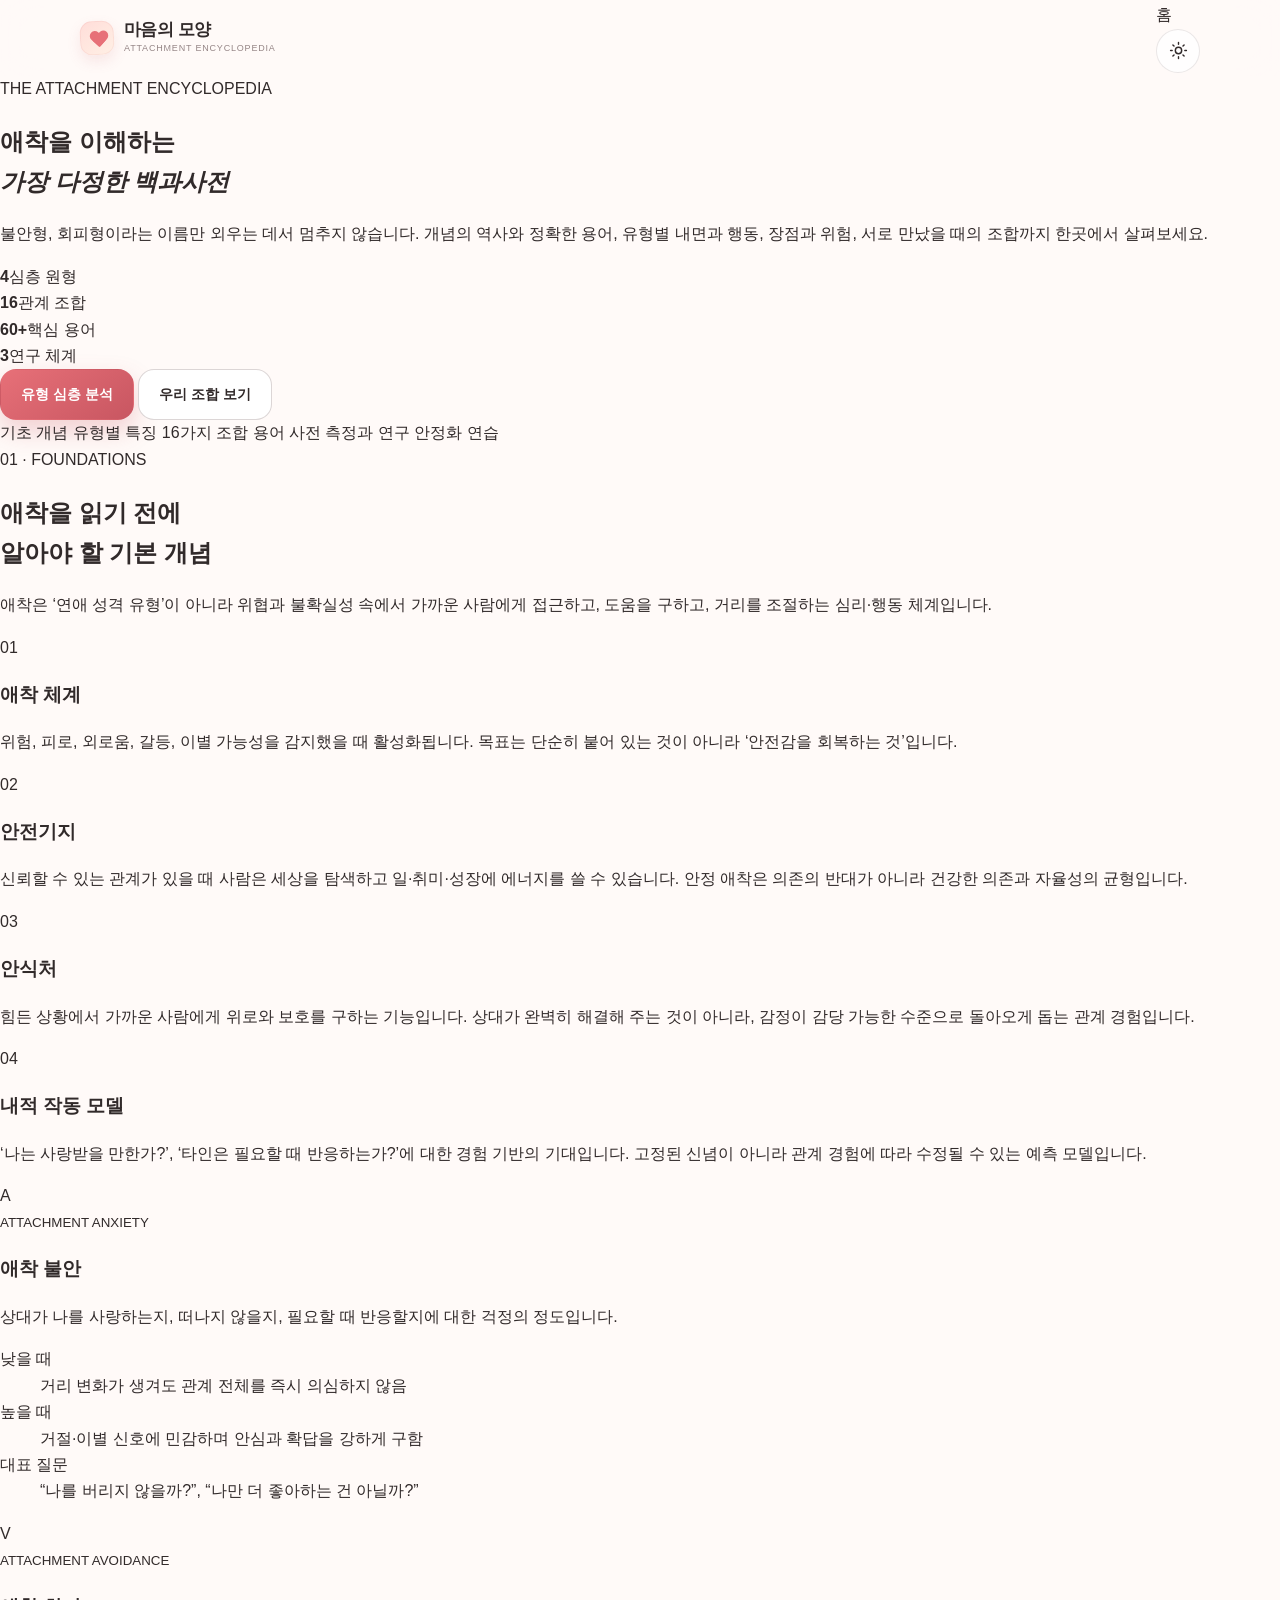
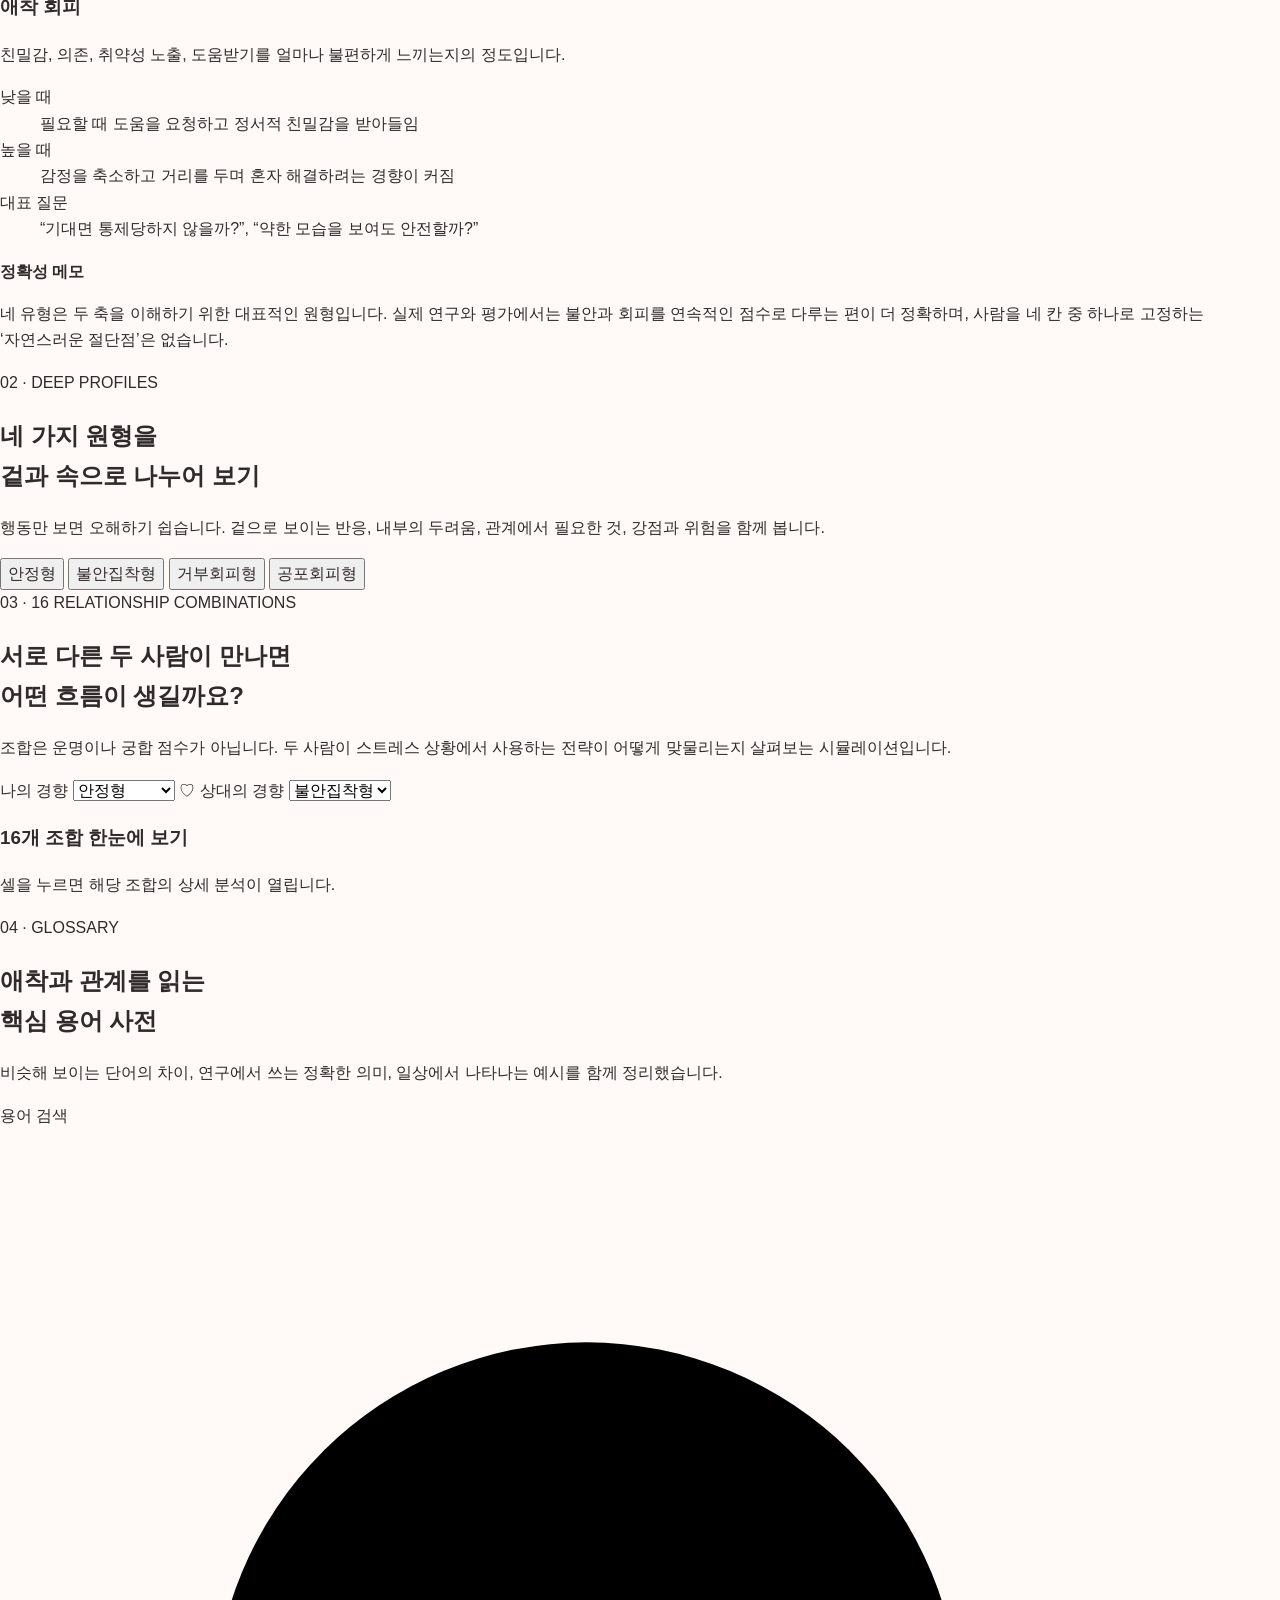
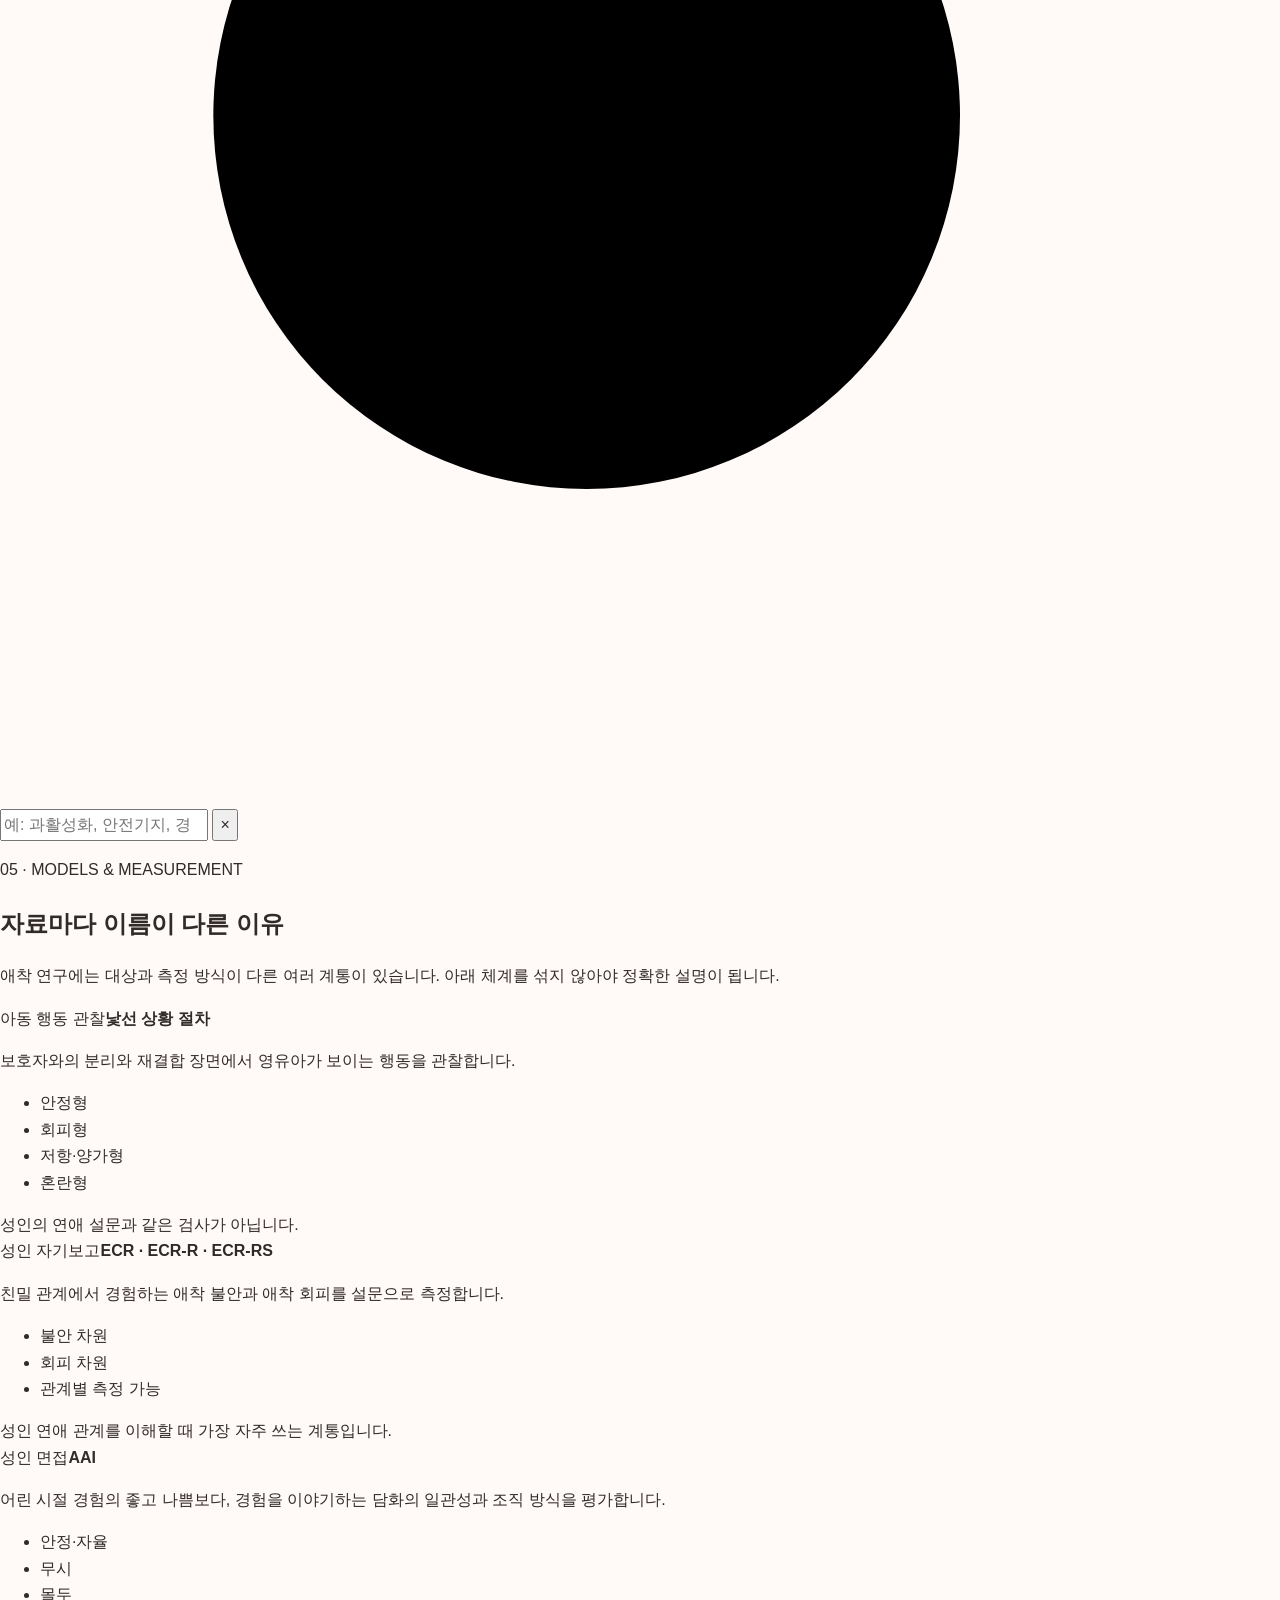
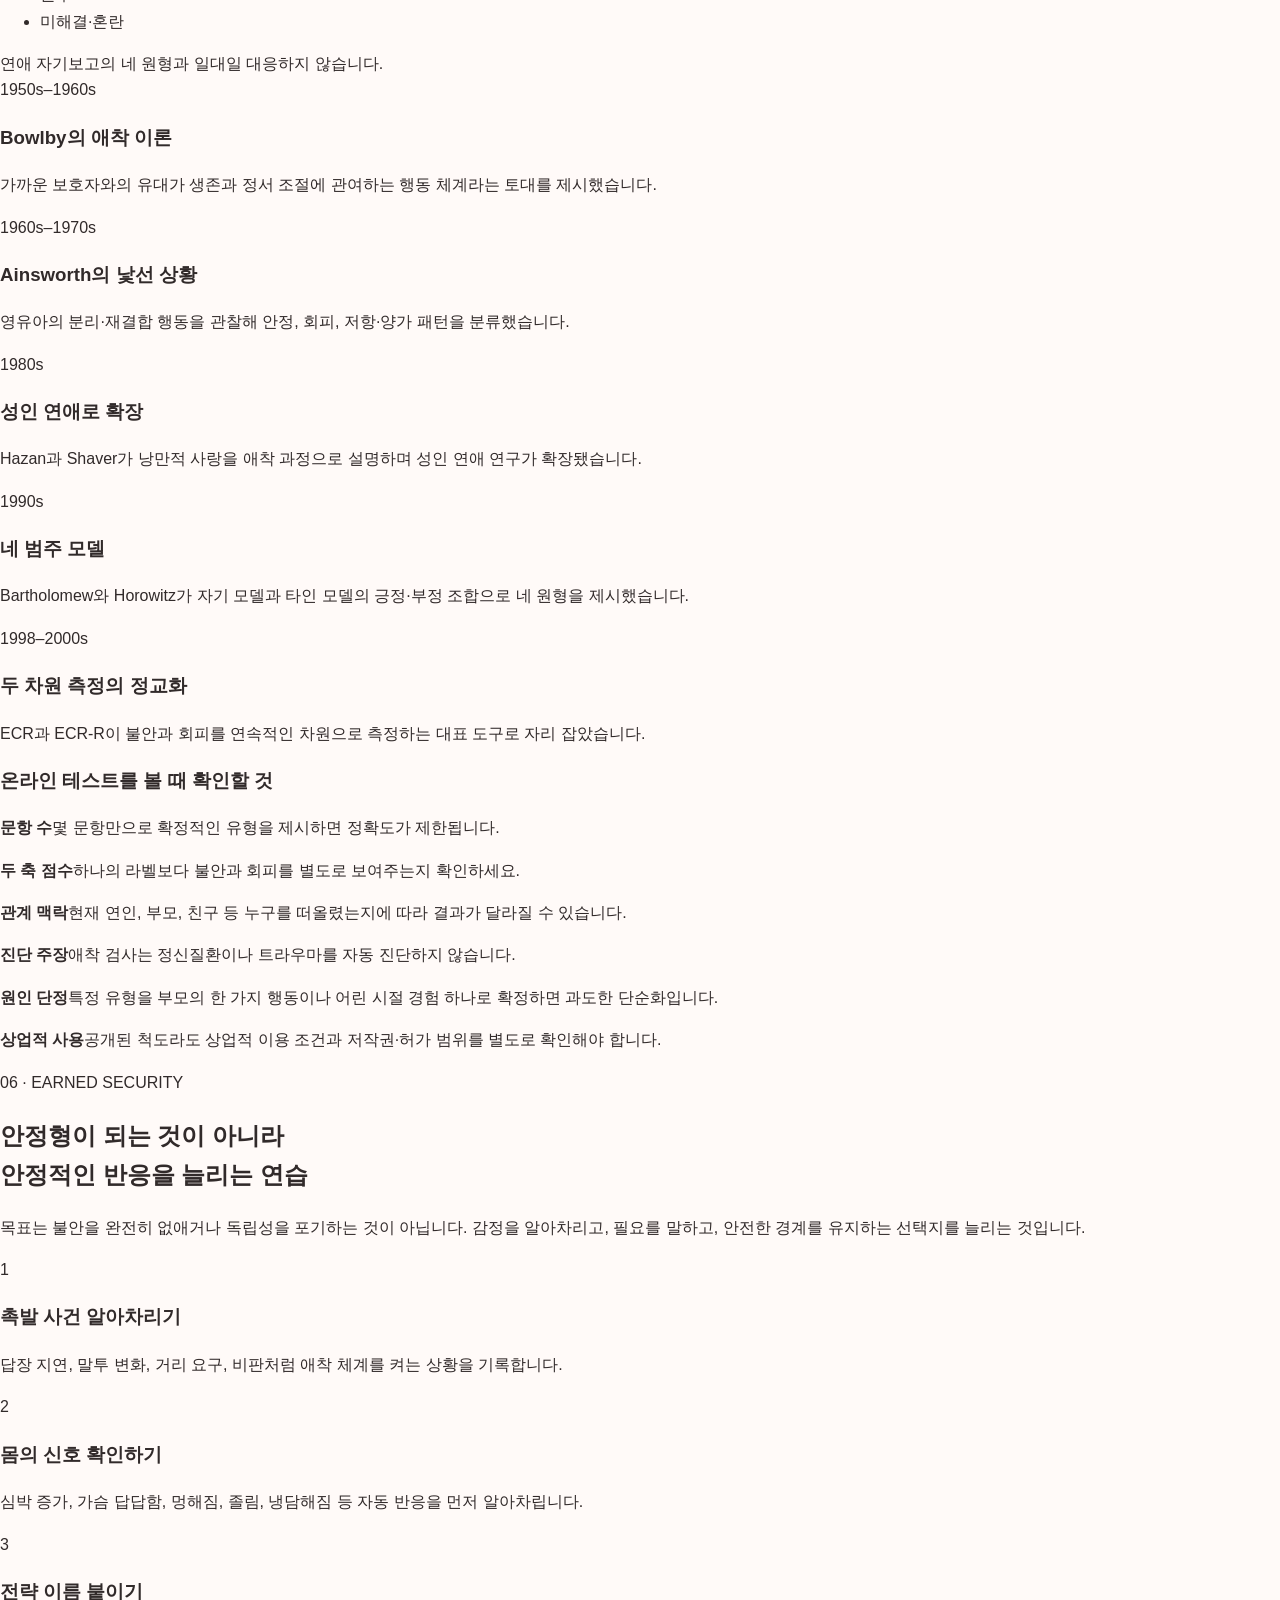
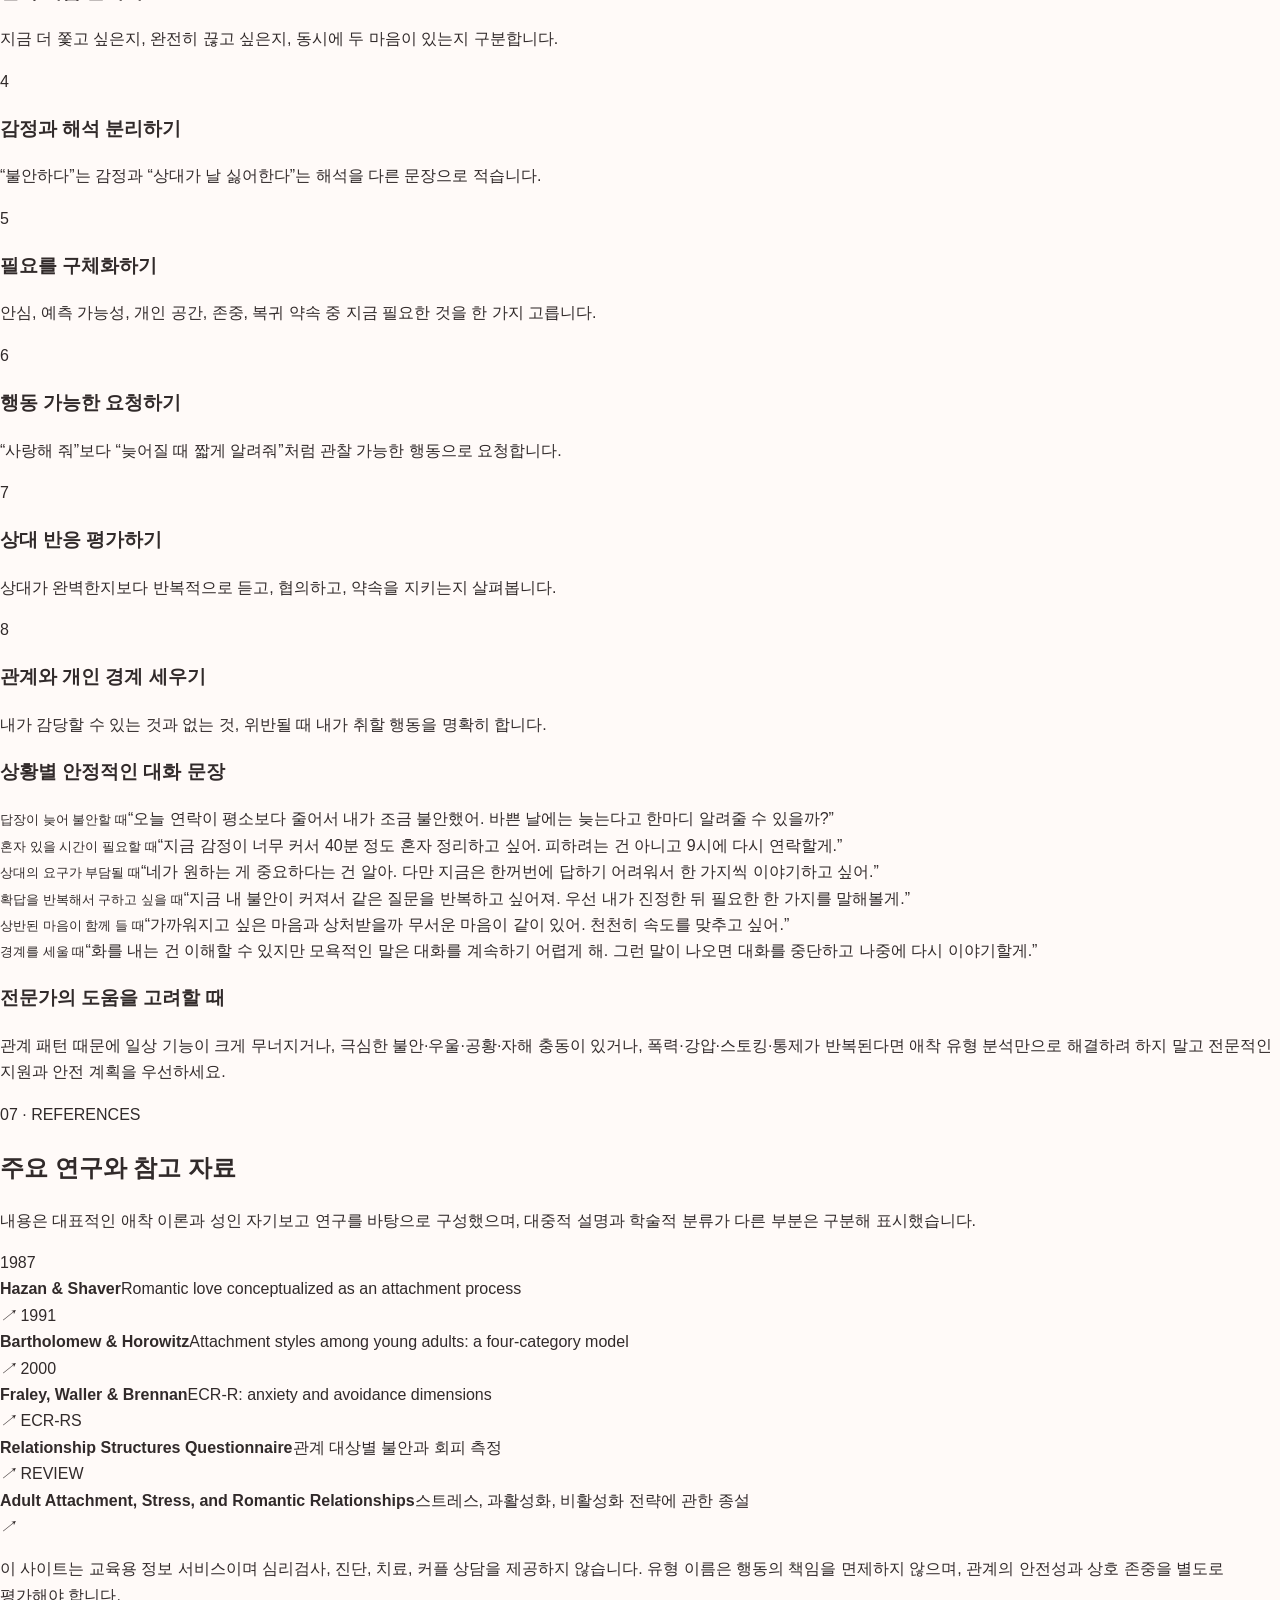
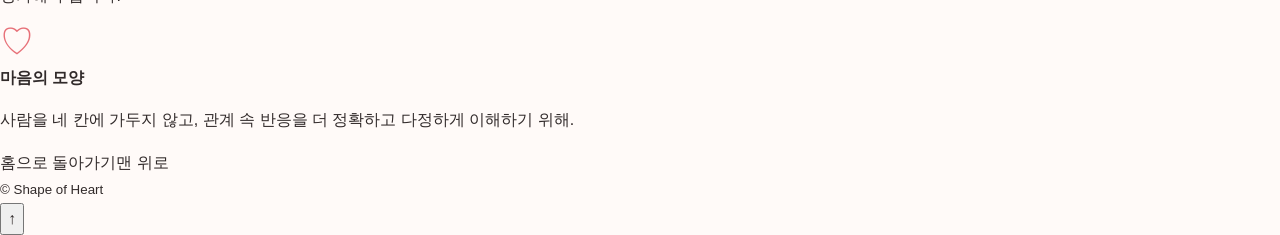
==== encyclopedia.html @ 3d69fd1d "feat: add comprehensive attachment encyclopedia page" ====
<!doctype html>
<html lang="ko">
<head>
  <meta charset="utf-8">
  <meta name="viewport" content="width=device-width, initial-scale=1, viewport-fit=cover">
  <meta name="theme-color" content="#fff8f6">
  <meta name="color-scheme" content="light dark">
  <meta name="description" content="성인 애착의 개념, 유형별 특징, 장단점, 16가지 관계 조합, 용어와 측정 체계를 정리한 마음의 모양 애착 백과사전입니다.">
  <meta name="keywords" content="애착 백과사전, 성인 애착, 불안형, 회피형, 안정형, 공포회피형, 애착 조합, 관계 패턴">
  <meta property="og:type" content="website">
  <meta property="og:title" content="애착 백과사전 · 마음의 모양">
  <meta property="og:description" content="유형을 넘어 개념·특징·강점·위험·16가지 조합까지 깊이 살펴보세요.">
  <meta property="og:url" content="https://kyungminkim11.github.io/shape-of-heart/encyclopedia.html">
  <title>애착 백과사전 · 마음의 모양</title>
  <link rel="icon" href="assets/icon.svg" type="image/svg+xml">
  <link rel="stylesheet" href="styles.css">
  <link rel="stylesheet" href="encyclopedia.css">
  <script>
    try {
      const saved = localStorage.getItem('soh-theme');
      if (saved === 'dark' || (!saved && matchMedia('(prefers-color-scheme: dark)').matches)) document.documentElement.dataset.theme = 'dark';
    } catch (_) {}
  </script>
</head>
<body class="encyclopedia-page">
  <a class="skip-link" href="#main">본문으로 바로가기</a>

  <header class="topbar encyclopedia-topbar" data-elevate>
    <a class="brand" href="./" aria-label="마음의 모양 홈으로 이동">
      <span class="brand-mark" aria-hidden="true"><span></span></span>
      <span class="brand-copy"><strong>마음의 모양</strong><small>Attachment Encyclopedia</small></span>
    </a>
    <div class="header-actions">
      <a class="home-chip" href="./">홈</a>
      <button class="icon-button" id="themeToggle" type="button" aria-label="화면 테마 변경" aria-pressed="false">
        <svg class="sun-icon" viewBox="0 0 24 24" aria-hidden="true"><circle cx="12" cy="12" r="4"/><path d="M12 2v2M12 20v2M4.93 4.93l1.42 1.42M17.66 17.66l1.41 1.41M2 12h2M20 12h2M4.93 19.07l1.42-1.42M17.66 6.34l1.41-1.41"/></svg>
        <svg class="moon-icon" viewBox="0 0 24 24" aria-hidden="true"><path d="M20.5 14.2A8.5 8.5 0 0 1 9.8 3.5a8.5 8.5 0 1 0 10.7 10.7Z"/></svg>
      </button>
    </div>
  </header>

  <main id="main">
    <section class="encyclopedia-hero">
      <div class="encyclopedia-hero-inner">
        <span class="encyclopedia-badge">THE ATTACHMENT ENCYCLOPEDIA</span>
        <h1>애착을 이해하는<br><em>가장 다정한 백과사전</em></h1>
        <p>불안형, 회피형이라는 이름만 외우는 데서 멈추지 않습니다. 개념의 역사와 정확한 용어, 유형별 내면과 행동, 장점과 위험, 서로 만났을 때의 조합까지 한곳에서 살펴보세요.</p>
        <div class="encyclopedia-stats" aria-label="백과사전 구성">
          <div><b>4</b><span>심층 원형</span></div>
          <div><b>16</b><span>관계 조합</span></div>
          <div><b>60+</b><span>핵심 용어</span></div>
          <div><b>3</b><span>연구 체계</span></div>
        </div>
        <div class="hero-jump-actions">
          <a class="button button-primary" href="#profiles">유형 심층 분석</a>
          <a class="button button-ghost" href="#pairings">우리 조합 보기</a>
        </div>
      </div>
    </section>

    <nav class="encyclopedia-nav" aria-label="백과사전 목차">
      <div class="encyclopedia-nav-scroll">
        <a href="#foundations">기초 개념</a>
        <a href="#profiles">유형별 특징</a>
        <a href="#pairings">16가지 조합</a>
        <a href="#glossary">용어 사전</a>
        <a href="#measurement">측정과 연구</a>
        <a href="#growth">안정화 연습</a>
      </div>
    </nav>

    <section class="ency-section" id="foundations">
      <div class="ency-heading">
        <span>01 · FOUNDATIONS</span>
        <h2>애착을 읽기 전에<br>알아야 할 기본 개념</h2>
        <p>애착은 ‘연애 성격 유형’이 아니라 위협과 불확실성 속에서 가까운 사람에게 접근하고, 도움을 구하고, 거리를 조절하는 심리·행동 체계입니다.</p>
      </div>

      <div class="foundation-grid">
        <article class="foundation-card">
          <span class="foundation-number">01</span>
          <h3>애착 체계</h3>
          <p>위험, 피로, 외로움, 갈등, 이별 가능성을 감지했을 때 활성화됩니다. 목표는 단순히 붙어 있는 것이 아니라 ‘안전감을 회복하는 것’입니다.</p>
        </article>
        <article class="foundation-card">
          <span class="foundation-number">02</span>
          <h3>안전기지</h3>
          <p>신뢰할 수 있는 관계가 있을 때 사람은 세상을 탐색하고 일·취미·성장에 에너지를 쓸 수 있습니다. 안정 애착은 의존의 반대가 아니라 건강한 의존과 자율성의 균형입니다.</p>
        </article>
        <article class="foundation-card">
          <span class="foundation-number">03</span>
          <h3>안식처</h3>
          <p>힘든 상황에서 가까운 사람에게 위로와 보호를 구하는 기능입니다. 상대가 완벽히 해결해 주는 것이 아니라, 감정이 감당 가능한 수준으로 돌아오게 돕는 관계 경험입니다.</p>
        </article>
        <article class="foundation-card">
          <span class="foundation-number">04</span>
          <h3>내적 작동 모델</h3>
          <p>‘나는 사랑받을 만한가?’, ‘타인은 필요할 때 반응하는가?’에 대한 경험 기반의 기대입니다. 고정된 신념이 아니라 관계 경험에 따라 수정될 수 있는 예측 모델입니다.</p>
        </article>
      </div>

      <div class="dimensions-deep">
        <article class="dimension-deep-card anxiety-card">
          <div class="dimension-icon">A</div>
          <div>
            <small>ATTACHMENT ANXIETY</small>
            <h3>애착 불안</h3>
            <p>상대가 나를 사랑하는지, 떠나지 않을지, 필요할 때 반응할지에 대한 걱정의 정도입니다.</p>
          </div>
          <dl>
            <div><dt>낮을 때</dt><dd>거리 변화가 생겨도 관계 전체를 즉시 의심하지 않음</dd></div>
            <div><dt>높을 때</dt><dd>거절·이별 신호에 민감하며 안심과 확답을 강하게 구함</dd></div>
            <div><dt>대표 질문</dt><dd>“나를 버리지 않을까?”, “나만 더 좋아하는 건 아닐까?”</dd></div>
          </dl>
        </article>
        <article class="dimension-deep-card avoidance-card">
          <div class="dimension-icon">V</div>
          <div>
            <small>ATTACHMENT AVOIDANCE</small>
            <h3>애착 회피</h3>
            <p>친밀감, 의존, 취약성 노출, 도움받기를 얼마나 불편하게 느끼는지의 정도입니다.</p>
          </div>
          <dl>
            <div><dt>낮을 때</dt><dd>필요할 때 도움을 요청하고 정서적 친밀감을 받아들임</dd></div>
            <div><dt>높을 때</dt><dd>감정을 축소하고 거리를 두며 혼자 해결하려는 경향이 커짐</dd></div>
            <div><dt>대표 질문</dt><dd>“기대면 통제당하지 않을까?”, “약한 모습을 보여도 안전할까?”</dd></div>
          </dl>
        </article>
      </div>

      <aside class="precision-note">
        <b>정확성 메모</b>
        <p>네 유형은 두 축을 이해하기 위한 대표적인 원형입니다. 실제 연구와 평가에서는 불안과 회피를 연속적인 점수로 다루는 편이 더 정확하며, 사람을 네 칸 중 하나로 고정하는 ‘자연스러운 절단점’은 없습니다.</p>
      </aside>
    </section>

    <section class="ency-section profiles-section" id="profiles">
      <div class="ency-heading">
        <span>02 · DEEP PROFILES</span>
        <h2>네 가지 원형을<br>겉과 속으로 나누어 보기</h2>
        <p>행동만 보면 오해하기 쉽습니다. 겉으로 보이는 반응, 내부의 두려움, 관계에서 필요한 것, 강점과 위험을 함께 봅니다.</p>
      </div>

      <div class="profile-tabs" role="tablist" aria-label="애착 유형 선택">
        <button type="button" role="tab" aria-selected="true" data-profile-tab="secure">안정형</button>
        <button type="button" role="tab" aria-selected="false" data-profile-tab="anxious">불안집착형</button>
        <button type="button" role="tab" aria-selected="false" data-profile-tab="dismissive">거부회피형</button>
        <button type="button" role="tab" aria-selected="false" data-profile-tab="fearful">공포회피형</button>
      </div>
      <div id="profilePanel" class="profile-panel" role="tabpanel" aria-live="polite"></div>
    </section>

    <section class="ency-section pairings-section" id="pairings">
      <div class="ency-heading">
        <span>03 · 16 RELATIONSHIP COMBINATIONS</span>
        <h2>서로 다른 두 사람이 만나면<br>어떤 흐름이 생길까요?</h2>
        <p>조합은 운명이나 궁합 점수가 아닙니다. 두 사람이 스트레스 상황에서 사용하는 전략이 어떻게 맞물리는지 살펴보는 시뮬레이션입니다.</p>
      </div>

      <div class="pairing-picker">
        <label>
          <span>나의 경향</span>
          <select id="myType">
            <option value="secure">안정형</option>
            <option value="anxious">불안집착형</option>
            <option value="dismissive">거부회피형</option>
            <option value="fearful">공포회피형</option>
          </select>
        </label>
        <span class="pair-heart" aria-hidden="true">♡</span>
        <label>
          <span>상대의 경향</span>
          <select id="partnerType">
            <option value="secure">안정형</option>
            <option value="anxious" selected>불안집착형</option>
            <option value="dismissive">거부회피형</option>
            <option value="fearful">공포회피형</option>
          </select>
        </label>
      </div>
      <div id="pairingResult" class="pairing-result" aria-live="polite"></div>

      <div class="pairing-matrix-wrap">
        <div class="pairing-matrix-heading">
          <h3>16개 조합 한눈에 보기</h3>
          <p>셀을 누르면 해당 조합의 상세 분석이 열립니다.</p>
        </div>
        <div id="pairingMatrix" class="pairing-matrix" aria-label="애착 유형 조합표"></div>
      </div>
    </section>

    <section class="ency-section glossary-section" id="glossary">
      <div class="ency-heading">
        <span>04 · GLOSSARY</span>
        <h2>애착과 관계를 읽는<br>핵심 용어 사전</h2>
        <p>비슷해 보이는 단어의 차이, 연구에서 쓰는 정확한 의미, 일상에서 나타나는 예시를 함께 정리했습니다.</p>
      </div>

      <div class="glossary-tools">
        <label class="glossary-search">
          <span class="sr-only">용어 검색</span>
          <svg viewBox="0 0 24 24" aria-hidden="true"><circle cx="11" cy="11" r="7"/><path d="m16 16 5 5"/></svg>
          <input id="glossarySearch" type="search" placeholder="예: 과활성화, 안전기지, 경계…" autocomplete="off">
          <button id="clearSearch" type="button" aria-label="검색어 지우기">×</button>
        </label>
        <div class="glossary-filters" id="glossaryFilters" aria-label="용어 범주 필터"></div>
      </div>
      <p class="glossary-count" id="glossaryCount" aria-live="polite"></p>
      <div id="glossaryList" class="glossary-list"></div>
      <div id="glossaryEmpty" class="glossary-empty" hidden>
        <span>⌕</span><h3>일치하는 용어가 없습니다</h3><p>다른 단어나 더 짧은 검색어로 찾아보세요.</p>
      </div>
    </section>

    <section class="ency-section measurement-section" id="measurement">
      <div class="ency-heading">
        <span>05 · MODELS & MEASUREMENT</span>
        <h2>자료마다 이름이 다른 이유</h2>
        <p>애착 연구에는 대상과 측정 방식이 다른 여러 계통이 있습니다. 아래 체계를 섞지 않아야 정확한 설명이 됩니다.</p>
      </div>

      <div class="model-comparison">
        <article>
          <div class="model-top"><span>아동 행동 관찰</span><b>낯선 상황 절차</b></div>
          <p>보호자와의 분리와 재결합 장면에서 영유아가 보이는 행동을 관찰합니다.</p>
          <ul><li>안정형</li><li>회피형</li><li>저항·양가형</li><li>혼란형</li></ul>
          <aside>성인의 연애 설문과 같은 검사가 아닙니다.</aside>
        </article>
        <article>
          <div class="model-top"><span>성인 자기보고</span><b>ECR · ECR-R · ECR-RS</b></div>
          <p>친밀 관계에서 경험하는 애착 불안과 애착 회피를 설문으로 측정합니다.</p>
          <ul><li>불안 차원</li><li>회피 차원</li><li>관계별 측정 가능</li></ul>
          <aside>성인 연애 관계를 이해할 때 가장 자주 쓰는 계통입니다.</aside>
        </article>
        <article>
          <div class="model-top"><span>성인 면접</span><b>AAI</b></div>
          <p>어린 시절 경험의 좋고 나쁨보다, 경험을 이야기하는 담화의 일관성과 조직 방식을 평가합니다.</p>
          <ul><li>안정·자율</li><li>무시</li><li>몰두</li><li>미해결·혼란</li></ul>
          <aside>연애 자기보고의 네 원형과 일대일 대응하지 않습니다.</aside>
        </article>
      </div>

      <div class="history-timeline">
        <article><time>1950s–1960s</time><h3>Bowlby의 애착 이론</h3><p>가까운 보호자와의 유대가 생존과 정서 조절에 관여하는 행동 체계라는 토대를 제시했습니다.</p></article>
        <article><time>1960s–1970s</time><h3>Ainsworth의 낯선 상황</h3><p>영유아의 분리·재결합 행동을 관찰해 안정, 회피, 저항·양가 패턴을 분류했습니다.</p></article>
        <article><time>1980s</time><h3>성인 연애로 확장</h3><p>Hazan과 Shaver가 낭만적 사랑을 애착 과정으로 설명하며 성인 연애 연구가 확장됐습니다.</p></article>
        <article><time>1990s</time><h3>네 범주 모델</h3><p>Bartholomew와 Horowitz가 자기 모델과 타인 모델의 긍정·부정 조합으로 네 원형을 제시했습니다.</p></article>
        <article><time>1998–2000s</time><h3>두 차원 측정의 정교화</h3><p>ECR과 ECR-R이 불안과 회피를 연속적인 차원으로 측정하는 대표 도구로 자리 잡았습니다.</p></article>
      </div>

      <div class="measurement-cautions">
        <h3>온라인 테스트를 볼 때 확인할 것</h3>
        <div class="caution-grid">
          <p><b>문항 수</b><span>몇 문항만으로 확정적인 유형을 제시하면 정확도가 제한됩니다.</span></p>
          <p><b>두 축 점수</b><span>하나의 라벨보다 불안과 회피를 별도로 보여주는지 확인하세요.</span></p>
          <p><b>관계 맥락</b><span>현재 연인, 부모, 친구 등 누구를 떠올렸는지에 따라 결과가 달라질 수 있습니다.</span></p>
          <p><b>진단 주장</b><span>애착 검사는 정신질환이나 트라우마를 자동 진단하지 않습니다.</span></p>
          <p><b>원인 단정</b><span>특정 유형을 부모의 한 가지 행동이나 어린 시절 경험 하나로 확정하면 과도한 단순화입니다.</span></p>
          <p><b>상업적 사용</b><span>공개된 척도라도 상업적 이용 조건과 저작권·허가 범위를 별도로 확인해야 합니다.</span></p>
        </div>
      </div>
    </section>

    <section class="ency-section growth-section" id="growth">
      <div class="ency-heading">
        <span>06 · EARNED SECURITY</span>
        <h2>안정형이 되는 것이 아니라<br>안정적인 반응을 늘리는 연습</h2>
        <p>목표는 불안을 완전히 없애거나 독립성을 포기하는 것이 아닙니다. 감정을 알아차리고, 필요를 말하고, 안전한 경계를 유지하는 선택지를 늘리는 것입니다.</p>
      </div>

      <div class="growth-path">
        <article><span>1</span><h3>촉발 사건 알아차리기</h3><p>답장 지연, 말투 변화, 거리 요구, 비판처럼 애착 체계를 켜는 상황을 기록합니다.</p></article>
        <article><span>2</span><h3>몸의 신호 확인하기</h3><p>심박 증가, 가슴 답답함, 멍해짐, 졸림, 냉담해짐 등 자동 반응을 먼저 알아차립니다.</p></article>
        <article><span>3</span><h3>전략 이름 붙이기</h3><p>지금 더 쫓고 싶은지, 완전히 끊고 싶은지, 동시에 두 마음이 있는지 구분합니다.</p></article>
        <article><span>4</span><h3>감정과 해석 분리하기</h3><p>“불안하다”는 감정과 “상대가 날 싫어한다”는 해석을 다른 문장으로 적습니다.</p></article>
        <article><span>5</span><h3>필요를 구체화하기</h3><p>안심, 예측 가능성, 개인 공간, 존중, 복귀 약속 중 지금 필요한 것을 한 가지 고릅니다.</p></article>
        <article><span>6</span><h3>행동 가능한 요청하기</h3><p>“사랑해 줘”보다 “늦어질 때 짧게 알려줘”처럼 관찰 가능한 행동으로 요청합니다.</p></article>
        <article><span>7</span><h3>상대 반응 평가하기</h3><p>상대가 완벽한지보다 반복적으로 듣고, 협의하고, 약속을 지키는지 살펴봅니다.</p></article>
        <article><span>8</span><h3>관계와 개인 경계 세우기</h3><p>내가 감당할 수 있는 것과 없는 것, 위반될 때 내가 취할 행동을 명확히 합니다.</p></article>
      </div>

      <div class="scripts-library">
        <h3>상황별 안정적인 대화 문장</h3>
        <div class="script-grid">
          <article><small>답장이 늦어 불안할 때</small><q>오늘 연락이 평소보다 줄어서 내가 조금 불안했어. 바쁜 날에는 늦는다고 한마디 알려줄 수 있을까?</q></article>
          <article><small>혼자 있을 시간이 필요할 때</small><q>지금 감정이 너무 커서 40분 정도 혼자 정리하고 싶어. 피하려는 건 아니고 9시에 다시 연락할게.</q></article>
          <article><small>상대의 요구가 부담될 때</small><q>네가 원하는 게 중요하다는 건 알아. 다만 지금은 한꺼번에 답하기 어려워서 한 가지씩 이야기하고 싶어.</q></article>
          <article><small>확답을 반복해서 구하고 싶을 때</small><q>지금 내 불안이 커져서 같은 질문을 반복하고 싶어져. 우선 내가 진정한 뒤 필요한 한 가지를 말해볼게.</q></article>
          <article><small>상반된 마음이 함께 들 때</small><q>가까워지고 싶은 마음과 상처받을까 무서운 마음이 같이 있어. 천천히 속도를 맞추고 싶어.</q></article>
          <article><small>경계를 세울 때</small><q>화를 내는 건 이해할 수 있지만 모욕적인 말은 대화를 계속하기 어렵게 해. 그런 말이 나오면 대화를 중단하고 나중에 다시 이야기할게.</q></article>
        </div>
      </div>

      <aside class="support-note">
        <h3>전문가의 도움을 고려할 때</h3>
        <p>관계 패턴 때문에 일상 기능이 크게 무너지거나, 극심한 불안·우울·공황·자해 충동이 있거나, 폭력·강압·스토킹·통제가 반복된다면 애착 유형 분석만으로 해결하려 하지 말고 전문적인 지원과 안전 계획을 우선하세요.</p>
      </aside>
    </section>

    <section class="ency-section research-section" id="research">
      <div class="ency-heading">
        <span>07 · REFERENCES</span>
        <h2>주요 연구와 참고 자료</h2>
        <p>내용은 대표적인 애착 이론과 성인 자기보고 연구를 바탕으로 구성했으며, 대중적 설명과 학술적 분류가 다른 부분은 구분해 표시했습니다.</p>
      </div>
      <div class="research-list">
        <a href="https://pubmed.ncbi.nlm.nih.gov/3572722/" target="_blank" rel="noopener noreferrer"><time>1987</time><div><b>Hazan & Shaver</b><span>Romantic love conceptualized as an attachment process</span></div><i>↗</i></a>
        <a href="https://pubmed.ncbi.nlm.nih.gov/1920064/" target="_blank" rel="noopener noreferrer"><time>1991</time><div><b>Bartholomew & Horowitz</b><span>Attachment styles among young adults: a four-category model</span></div><i>↗</i></a>
        <a href="https://labs.psychology.illinois.edu/~rcfraley/measures/ecrr.htm" target="_blank" rel="noopener noreferrer"><time>2000</time><div><b>Fraley, Waller & Brennan</b><span>ECR-R: anxiety and avoidance dimensions</span></div><i>↗</i></a>
        <a href="https://labs.psychology.illinois.edu/~rcfraley/measures/relstructures.htm" target="_blank" rel="noopener noreferrer"><time>ECR-RS</time><div><b>Relationship Structures Questionnaire</b><span>관계 대상별 불안과 회피 측정</span></div><i>↗</i></a>
        <a href="https://pmc.ncbi.nlm.nih.gov/articles/PMC4845754/" target="_blank" rel="noopener noreferrer"><time>REVIEW</time><div><b>Adult Attachment, Stress, and Romantic Relationships</b><span>스트레스, 과활성화, 비활성화 전략에 관한 종설</span></div><i>↗</i></a>
      </div>
      <p class="research-disclaimer">이 사이트는 교육용 정보 서비스이며 심리검사, 진단, 치료, 커플 상담을 제공하지 않습니다. 유형 이름은 행동의 책임을 면제하지 않으며, 관계의 안전성과 상호 존중을 별도로 평가해야 합니다.</p>
    </section>
  </main>

  <footer class="ency-footer">
    <div class="footer-heart" aria-hidden="true">♡</div>
    <strong>마음의 모양</strong>
    <p>사람을 네 칸에 가두지 않고, 관계 속 반응을 더 정확하고 다정하게 이해하기 위해.</p>
    <div><a href="./">홈으로 돌아가기</a><a href="#main">맨 위로</a></div>
    <small>© <span id="currentYear"></span> Shape of Heart</small>
  </footer>

  <button class="back-to-top" id="backToTop" type="button" aria-label="맨 위로 이동">↑</button>
  <div class="toast" id="toast" role="status" aria-live="polite"></div>
  <script src="encyclopedia.js" defer></script>
</body>
</html>
---- styles.css ----
@charset "UTF-8";

:root {
  --bg: #fffaf8;
  --surface: #ffffff;
  --surface-soft: #fff3f1;
  --surface-strong: #fce9e7;
  --text: #312a2a;
  --text-soft: #6f6262;
  --text-faint: #958686;
  --line: rgba(96, 68, 68, 0.13);
  --line-strong: rgba(96, 68, 68, 0.22);
  --primary: #e77078;
  --primary-deep: #c85661;
  --primary-soft: #ffd9d8;
  --peach: #f4a77e;
  --cream: #fff0d9;
  --lilac: #c9b6e9;
  --sage: #aecdb8;
  --blue: #9fc6d8;
  --shadow-sm: 0 8px 24px rgba(89, 52, 55, 0.07);
  --shadow-md: 0 18px 48px rgba(89, 52, 55, 0.12);
  --shadow-lg: 0 28px 70px rgba(89, 52, 55, 0.16);
  --radius-sm: 14px;
  --radius-md: 22px;
  --radius-lg: 30px;
  --radius-pill: 999px;
  --max: 1120px;
  --header-h: 66px;
  --bottom-nav-h: 72px;
  --ease: cubic-bezier(.22, 1, .36, 1);
}

:root[data-theme="dark"] {
  --bg: #1d191a;
  --surface: #272123;
  --surface-soft: #302527;
  --surface-strong: #3a2a2d;
  --text: #fff5f3;
  --text-soft: #d8c6c6;
  --text-faint: #ad9999;
  --line: rgba(255, 231, 231, 0.12);
  --line-strong: rgba(255, 231, 231, 0.22);
  --primary: #f1878e;
  --primary-deep: #ff9aa0;
  --primary-soft: #573237;
  --cream: #47382b;
  --shadow-sm: 0 8px 24px rgba(0, 0, 0, 0.2);
  --shadow-md: 0 18px 48px rgba(0, 0, 0, 0.3);
  --shadow-lg: 0 28px 70px rgba(0, 0, 0, 0.38);
}

* { box-sizing: border-box; }
html { scroll-behavior: smooth; scroll-padding-top: calc(var(--header-h) + 12px); }
body {
  margin: 0;
  min-width: 320px;
  color: var(--text);
  background: var(--bg);
  font-family: Pretendard, -apple-system, BlinkMacSystemFont, "Segoe UI", "Noto Sans KR", sans-serif;
  font-size: 16px;
  line-height: 1.65;
  word-break: keep-all;
  -webkit-font-smoothing: antialiased;
  text-rendering: optimizeLegibility;
  padding-bottom: calc(var(--bottom-nav-h) + env(safe-area-inset-bottom));
}
button, input, textarea, select { font: inherit; }
button, a { -webkit-tap-highlight-color: transparent; }
a { color: inherit; text-decoration: none; }
img, svg { display: block; max-width: 100%; }
button { color: inherit; }
::selection { background: var(--primary-soft); color: var(--text); }

.skip-link {
  position: fixed;
  z-index: 1000;
  top: 10px;
  left: 10px;
  padding: 10px 14px;
  border-radius: 10px;
  background: var(--text);
  color: var(--bg);
  transform: translateY(-150%);
  transition: transform .2s;
}
.skip-link:focus { transform: translateY(0); }

.topbar {
  position: sticky;
  z-index: 100;
  top: 0;
  height: calc(var(--header-h) + env(safe-area-inset-top));
  padding: env(safe-area-inset-top) 18px 0;
  display: flex;
  align-items: center;
  justify-content: space-between;
  background: color-mix(in srgb, var(--bg) 86%, transparent);
  border-bottom: 1px solid transparent;
  backdrop-filter: blur(18px) saturate(140%);
  -webkit-backdrop-filter: blur(18px) saturate(140%);
  transition: border-color .25s, box-shadow .25s;
}
.topbar.elevated { border-color: var(--line); box-shadow: 0 4px 18px rgba(70, 38, 40, .05); }
.brand { display: inline-flex; align-items: center; gap: 10px; min-height: 44px; }
.brand-mark {
  position: relative;
  width: 34px;
  height: 34px;
  display: grid;
  place-items: center;
  border-radius: 12px;
  background: linear-gradient(145deg, #ffddd9, #fff0e5);
  box-shadow: inset 0 0 0 1px rgba(214, 106, 112, .1), 0 6px 14px rgba(206, 103, 111, .14);
  transform: rotate(-3deg);
}
:root[data-theme="dark"] .brand-mark { background: linear-gradient(145deg, #5c3438, #493038); }
.brand-mark span, .brand-mark span::before, .brand-mark span::after { position: absolute; width: 10px; height: 16px; background: var(--primary); }
.brand-mark span { transform: rotate(-45deg); border-radius: 8px 8px 2px 2px; top: 9px; }
.brand-mark span::before, .brand-mark span::after { content: ""; border-radius: 8px 8px 2px 2px; }
.brand-mark span::before { transform: rotate(90deg); left: 3px; top: 3px; }
.brand-mark span::after { display: none; }
.brand-copy { display: flex; flex-direction: column; line-height: 1.08; }
.brand-copy strong { font-size: 15px; letter-spacing: -.03em; }
.brand-copy small { margin-top: 4px; color: var(--text-faint); font-size: 9px; letter-spacing: .09em; text-transform: uppercase; }
.icon-button {
  width: 44px;
  height: 44px;
  display: grid;
  place-items: center;
  border: 1px solid var(--line);
  border-radius: 50%;
  background: color-mix(in srgb, var(--surface) 90%, transparent);
  cursor: pointer;
}
.icon-button svg { width: 19px; height: 19px; fill: none; stroke: currentColor; stroke-width: 1.8; stroke-linecap: round; stroke-linejoin: round; }
.moon-icon { display: none; }
:root[data-theme="dark"] .sun-icon { display: none; }
:root[data-theme="dark"] .moon-icon { display: block; }

.section { position: relative; padding: 76px 20px; overflow: clip; }
.section > * { width: min(100%, var(--max)); margin-inline: auto; }
.soft-section { background: var(--surface-soft); }
.section-heading { margin-bottom: 34px; }
.kicker {
  display: inline-block;
  margin-bottom: 12px;
  color: var(--primary-deep);
  font-size: 11px;
  font-weight: 800;
  letter-spacing: .14em;
}
.section-heading h2 {
  margin: 0;
  font-size: clamp(30px, 8.5vw, 48px);
  line-height: 1.22;
  letter-spacing: -.055em;
}
.section-heading h2 em { color: var(--primary); font-style: normal; }
.section-heading > p { margin: 18px 0 0; max-width: 650px; color: var(--text-soft); font-size: 15px; line-height: 1.75; }

.hero { min-height: calc(100svh - var(--header-h)); padding-top: 44px; text-align: center; }
.hero-glow { position: absolute; z-index: -1; border-radius: 50%; filter: blur(1px); opacity: .65; pointer-events: none; }
.glow-one { width: 240px; height: 240px; top: 50px; right: -110px; background: radial-gradient(circle, rgba(255, 188, 181, .42), transparent 68%); }
.glow-two { width: 220px; height: 220px; top: 360px; left: -120px; background: radial-gradient(circle, rgba(205, 187, 236, .3), transparent 68%); }
.eyebrow {
  width: max-content;
  max-width: 100%;
  margin-bottom: 18px;
  padding: 7px 12px;
  display: inline-flex;
  align-items: center;
  gap: 8px;
  border: 1px solid var(--line);
  border-radius: var(--radius-pill);
  background: color-mix(in srgb, var(--surface) 72%, transparent);
  color: var(--text-soft);
  font-size: 11px;
  font-weight: 700;
  box-shadow: var(--shadow-sm);
}
.eyebrow-dot { width: 6px; height: 6px; border-radius: 50%; background: var(--primary); box-shadow: 0 0 0 4px color-mix(in srgb, var(--primary) 16%, transparent); }
.hero h1 { margin: 0; font-size: clamp(39px, 11.5vw, 72px); line-height: 1.13; letter-spacing: -.075em; }
.hero h1 em { position: relative; color: var(--primary); font-style: normal; }
.hero h1 em::after { content: ""; position: absolute; left: 2%; right: -1%; bottom: 1px; height: 8px; border-radius: 50%; background: color-mix(in srgb, var(--primary) 20%, transparent); transform: rotate(-1deg); z-index: -1; }
.hero-copy { max-width: 680px; margin: 22px auto 0; color: var(--text-soft); font-size: 15px; line-height: 1.8; }
.hero-copy strong { color: var(--text); }
.hero-actions { display: grid; gap: 10px; margin: 28px auto 0; max-width: 420px; }
.button {
  min-height: 50px;
  padding: 13px 20px;
  display: inline-flex;
  align-items: center;
  justify-content: center;
  gap: 9px;
  border: 1px solid transparent;
  border-radius: 16px;
  font-size: 14px;
  font-weight: 800;
  cursor: pointer;
  transition: transform .18s var(--ease), box-shadow .18s, background .18s;
}
.button:active { transform: scale(.98); }
.button-primary { background: linear-gradient(145deg, var(--primary), var(--primary-deep)); color: white; box-shadow: 0 11px 25px rgba(205, 83, 94, .25); }
.button-primary:hover { box-shadow: 0 15px 32px rgba(205, 83, 94, .32); transform: translateY(-1px); }
.button-ghost { border-color: var(--line-strong); background: var(--surface); color: var(--text); }
.button-wide { width: 100%; }

.heart-orbit { position: relative; height: 315px; margin: 44px auto 0; max-width: 420px; }
.heart-illustration { position: absolute; width: 124px; height: 112px; top: 94px; left: 50%; transform: translateX(-50%) rotate(-3deg); filter: drop-shadow(0 18px 23px rgba(204, 91, 100, .22)); }
.heart-piece { position: absolute; top: 9px; width: 66px; height: 98px; background: linear-gradient(145deg, #f89aa0, #d95f69); }
.heart-piece.left { left: 13px; border-radius: 52px 52px 8px 45px; transform: rotate(-43deg); transform-origin: 48px 78px; }
.heart-piece.right { right: 13px; border-radius: 52px 52px 45px 8px; transform: rotate(43deg); transform-origin: 18px 78px; }
.heart-piece::after { content: ""; position: absolute; inset: 8px auto auto 15px; width: 17px; height: 32px; border-radius: 50%; background: rgba(255,255,255,.23); transform: rotate(-18deg); }
.heart-spark { position: absolute; width: 6px; height: 6px; border-radius: 50%; background: var(--peach); box-shadow: 0 0 0 5px rgba(244,167,126,.12); }
.heart-spark.s1 { left: -24px; top: 17px; }.heart-spark.s2 { right: -28px; top: 7px; width: 4px; height: 4px; }.heart-spark.s3 { right: -16px; bottom: 8px; background: var(--lilac); }
.orbit-label { position: absolute; min-width: 114px; padding: 10px 12px; display: flex; flex-direction: column; border: 1px solid var(--line); border-radius: 16px; background: color-mix(in srgb, var(--surface) 86%, transparent); box-shadow: var(--shadow-sm); backdrop-filter: blur(10px); text-align: left; }
.orbit-label b { font-size: 13px; line-height: 1.3; }.orbit-label span { margin-top: 2px; color: var(--text-faint); font-size: 10px; }
.orbit-secure { left: 2%; top: 28px; transform: rotate(-3deg); }.orbit-anxious { right: 0; top: 47px; transform: rotate(3deg); }.orbit-dismissive { left: 0; bottom: 31px; transform: rotate(2deg); }.orbit-fearful { right: 0; bottom: 18px; transform: rotate(-2deg); }
.notice-card { max-width: 700px; margin: 12px auto 0; padding: 16px; display: flex; gap: 12px; border: 1px solid var(--line); border-radius: 18px; background: var(--surface); box-shadow: var(--shadow-sm); text-align: left; }
.notice-card p { margin: 0; color: var(--text-soft); font-size: 12.5px; line-height: 1.65; }.notice-card strong { color: var(--text); }
.notice-icon { flex: 0 0 auto; width: 23px; height: 23px; display: grid; place-items: center; border-radius: 50%; background: var(--primary-soft); color: var(--primary-deep); font: 800 12px/1 Georgia, serif; }

.axis-lab { display: grid; gap: 20px; }
.matrix-wrap { padding: 20px; border: 1px solid var(--line); border-radius: var(--radius-lg); background: var(--surface); box-shadow: var(--shadow-md); }
.matrix { position: relative; aspect-ratio: 1; max-width: 420px; margin: auto; overflow: visible; border: 1px solid var(--line-strong); border-radius: 22px; background:
  linear-gradient(to right, transparent calc(50% - .5px), var(--line-strong) 50%, transparent calc(50% + .5px)),
  linear-gradient(to bottom, transparent calc(50% - .5px), var(--line-strong) 50%, transparent calc(50% + .5px)),
  radial-gradient(circle at 22% 76%, rgba(174,205,184,.34), transparent 30%),
  radial-gradient(circle at 22% 22%, rgba(244,167,126,.30), transparent 30%),
  radial-gradient(circle at 78% 76%, rgba(159,198,216,.30), transparent 30%),
  radial-gradient(circle at 78% 22%, rgba(201,182,233,.30), transparent 30%),
  var(--surface-soft);
}
.matrix-label { position: absolute; padding: 5px 8px; border-radius: 9px; background: color-mix(in srgb, var(--surface) 80%, transparent); color: var(--text-soft); font-size: 9px; font-weight: 800; letter-spacing: -.02em; backdrop-filter: blur(4px); }
.matrix-label.top-left { top: 10px; left: 10px; }.matrix-label.top-right { top: 10px; right: 10px; }.matrix-label.bottom-left { left: 10px; bottom: 10px; }.matrix-label.bottom-right { right: 10px; bottom: 10px; }
.matrix-axis-label { position: absolute; color: var(--text-faint); font-size: 9px; font-style: normal; }.axis-y { left: -5px; top: 50%; transform: translate(-100%, -50%) rotate(-90deg); }.axis-x { bottom: -8px; left: 50%; transform: translate(-50%, 100%); }
.matrix-dot { position: absolute; z-index: 2; left: 25%; top: 65%; width: 23px; height: 23px; border: 4px solid white; border-radius: 50%; background: var(--primary); box-shadow: 0 5px 18px rgba(180, 76, 85, .35), 0 0 0 5px rgba(231,112,120,.14); transform: translate(-50%, -50%); transition: left .35s var(--ease), top .35s var(--ease); }
.sliders { display: grid; gap: 12px; }
.slider-card { display: block; padding: 17px; border: 1px solid var(--line); border-radius: 19px; background: var(--surface); }
.slider-title { display: flex; align-items: center; justify-content: space-between; }.slider-title b { font-size: 14px; }.slider-title output { min-width: 34px; padding: 3px 8px; border-radius: 9px; background: var(--surface-soft); color: var(--primary-deep); font-size: 12px; font-weight: 800; text-align: center; }
.slider-question { display: block; margin-top: 4px; color: var(--text-soft); font-size: 11px; }
.slider-card input { width: 100%; height: 28px; margin: 13px 0 0; appearance: none; background: transparent; cursor: pointer; }
.slider-card input::-webkit-slider-runnable-track { height: 7px; border-radius: 9px; background: linear-gradient(90deg, var(--sage), var(--cream), var(--primary-soft), var(--primary)); }
.slider-card input::-moz-range-track { height: 7px; border-radius: 9px; background: linear-gradient(90deg, var(--sage), var(--cream), var(--primary-soft), var(--primary)); }
.slider-card input::-webkit-slider-thumb { width: 24px; height: 24px; margin-top: -8px; appearance: none; border: 4px solid var(--surface); border-radius: 50%; background: var(--primary); box-shadow: 0 3px 10px rgba(100,50,55,.25); }
.slider-card input::-moz-range-thumb { width: 18px; height: 18px; border: 4px solid var(--surface); border-radius: 50%; background: var(--primary); box-shadow: 0 3px 10px rgba(100,50,55,.25); }
.range-ends { display: flex; justify-content: space-between; margin-top: -3px; color: var(--text-faint); font-size: 9px; }.range-ends i { font-style: normal; }
.live-result { padding: 20px; display: flex; align-items: flex-start; gap: 16px; border: 1px solid color-mix(in srgb, var(--primary) 30%, var(--line)); border-radius: 22px; background: linear-gradient(145deg, color-mix(in srgb, var(--primary-soft) 48%, var(--surface)), var(--surface)); box-shadow: var(--shadow-sm); }
.result-petal { flex: 0 0 auto; width: 38px; height: 38px; border-radius: 60% 40% 55% 45%; background: linear-gradient(145deg, var(--primary), var(--peach)); transform: rotate(21deg); box-shadow: inset 8px 7px 15px rgba(255,255,255,.25); }
.live-result small { color: var(--text-faint); font-size: 10px; }.live-result h3 { margin: 2px 0 5px; font-size: 19px; letter-spacing: -.04em; }.live-result p { margin: 0; color: var(--text-soft); font-size: 12px; line-height: 1.65; }

.type-grid { display: grid; gap: 14px; }
.type-card { padding: 0 17px 17px; overflow: hidden; border: 1px solid var(--line); border-radius: 23px; background: var(--surface); box-shadow: var(--shadow-sm); }
.type-card.secure { --card-accent: #72a884; --card-soft: rgba(174,205,184,.34); }.type-card.anxious { --card-accent: #df895e; --card-soft: rgba(244,167,126,.30); }.type-card.dismissive { --card-accent: #709bb0; --card-soft: rgba(159,198,216,.30); }.type-card.fearful { --card-accent: #9b7dc4; --card-soft: rgba(201,182,233,.30); }
.type-summary { width: 100%; min-height: 100px; padding: 17px 0 10px; display: flex; align-items: center; gap: 14px; border: 0; background: transparent; text-align: left; cursor: pointer; }
.type-symbol { flex: 0 0 auto; width: 50px; height: 50px; display: grid; place-items: center; border-radius: 18px; background: var(--card-soft); color: var(--card-accent); font: 400 26px/1 Georgia, serif; }
.type-heading { min-width: 0; display: grid; grid-template-columns: auto 1fr; align-items: baseline; column-gap: 8px; }.type-heading small { grid-column: 1 / -1; margin-bottom: 1px; color: var(--text-faint); font-size: 9px; }.type-heading strong { font-size: 20px; letter-spacing: -.04em; }.type-heading em { color: var(--card-accent); font-size: 10px; font-style: normal; font-weight: 800; text-transform: uppercase; }
.expand-icon { position: relative; width: 28px; height: 28px; margin-left: auto; flex: 0 0 auto; border-radius: 50%; background: var(--surface-soft); }.expand-icon::before, .expand-icon::after { content: ""; position: absolute; left: 50%; top: 50%; width: 10px; height: 1.5px; border-radius: 2px; background: var(--text-soft); transform: translate(-50%,-50%); transition: transform .2s; }.expand-icon::after { transform: translate(-50%,-50%) rotate(90deg); }.type-summary[aria-expanded="true"] .expand-icon::after { transform: translate(-50%,-50%) rotate(0); }
.type-tagline { margin: 0; padding: 13px 14px; border-radius: 14px; background: var(--card-soft); color: var(--text-soft); font-size: 12px; line-height: 1.55; }
.type-detail { padding-top: 17px; animation: detailIn .32s var(--ease); }.feature-list { margin: 0; }.feature-list div { padding: 12px 0; border-bottom: 1px solid var(--line); }.feature-list dt { margin-bottom: 3px; color: var(--card-accent); font-size: 10px; font-weight: 800; }.feature-list dd { margin: 0; color: var(--text-soft); font-size: 12px; line-height: 1.65; }
.phrase-box { margin-top: 15px; padding: 15px; border: 1px dashed color-mix(in srgb, var(--card-accent) 45%, var(--line)); border-radius: 15px; background: color-mix(in srgb, var(--card-soft) 55%, var(--surface)); }.phrase-box span { display: block; margin-bottom: 5px; color: var(--card-accent); font-size: 9px; font-weight: 800; }.phrase-box q { font-size: 12px; font-weight: 700; line-height: 1.6; quotes: none; }
@keyframes detailIn { from { opacity: 0; transform: translateY(-6px); } to { opacity: 1; transform: none; } }

.check-section { background: linear-gradient(180deg, var(--bg), var(--surface-soft)); }
.check-disclaimer { margin-bottom: 16px; padding: 14px 15px; border: 1px solid rgba(214, 157, 85, .28); border-radius: 16px; background: color-mix(in srgb, var(--cream) 62%, var(--surface)); }.check-disclaimer b { color: #a36939; font-size: 11px; }.check-disclaimer p { margin: 3px 0 0; color: var(--text-soft); font-size: 10.5px; line-height: 1.55; }
.quiz-shell { min-height: 430px; padding: 22px; border: 1px solid var(--line); border-radius: var(--radius-lg); background: var(--surface); box-shadow: var(--shadow-md); }
.quiz-intro { display: flex; min-height: 390px; flex-direction: column; justify-content: center; text-align: center; }.mini-heart { width: 62px; height: 62px; margin: 0 auto 16px; display: grid; place-items: center; border-radius: 22px; background: linear-gradient(145deg, var(--primary-soft), var(--cream)); color: var(--primary-deep); font: 38px/1 Georgia, serif; transform: rotate(-4deg); }.quiz-intro h3 { margin: 0; font-size: 22px; letter-spacing: -.045em; }.quiz-intro > p { margin: 10px auto 0; max-width: 430px; color: var(--text-soft); font-size: 12px; }
.privacy-list { margin: 20px 0 24px; padding: 0; display: flex; justify-content: center; gap: 7px; list-style: none; flex-wrap: wrap; }.privacy-list li { padding: 6px 9px; border-radius: var(--radius-pill); background: var(--surface-soft); color: var(--text-soft); font-size: 9px; font-weight: 700; }.privacy-list span { margin-right: 3px; color: var(--primary); }
.quiz-topline { display: flex; align-items: center; justify-content: space-between; font-size: 11px; font-weight: 700; }.text-button { min-width: 54px; min-height: 40px; padding: 0; border: 0; background: transparent; color: var(--primary-deep); cursor: pointer; text-align: left; }.text-button.muted { color: var(--text-faint); text-align: right; }
.progress-track { height: 6px; margin: 8px 0 28px; overflow: hidden; border-radius: 8px; background: var(--surface-soft); }.progress-track span { display: block; width: 8.33%; height: 100%; border-radius: inherit; background: linear-gradient(90deg, var(--peach), var(--primary)); transition: width .3s var(--ease); }
.question-card { min-width: 0; margin: 0; padding: 0; border: 0; }.question-card legend { min-height: 78px; padding: 0; font-size: 22px; font-weight: 800; line-height: 1.42; letter-spacing: -.045em; }.question-card > p { min-height: 38px; margin: 9px 0 20px; color: var(--text-soft); font-size: 11px; }
.answer-scale { display: grid; gap: 8px; }.answer-option { position: relative; width: 100%; min-height: 48px; padding: 12px 14px; display: flex; align-items: center; gap: 11px; border: 1px solid var(--line); border-radius: 14px; background: var(--surface); color: var(--text-soft); cursor: pointer; text-align: left; transition: border .18s, background .18s, transform .18s; }.answer-option:hover { border-color: color-mix(in srgb, var(--primary) 50%, var(--line)); background: var(--surface-soft); }.answer-option:active { transform: scale(.99); }.answer-option .radio { width: 19px; height: 19px; border: 1.5px solid var(--line-strong); border-radius: 50%; }.answer-option .answer-number { margin-left: auto; color: var(--text-faint); font-size: 9px; }.answer-option.selected { border-color: var(--primary); background: color-mix(in srgb, var(--primary-soft) 38%, var(--surface)); color: var(--text); }.answer-option.selected .radio { border: 5px solid var(--primary); }
.quiz-result { text-align: center; }.result-label { display: inline-block; padding: 6px 10px; border-radius: var(--radius-pill); background: var(--primary-soft); color: var(--primary-deep); font-size: 9px; font-weight: 800; }.quiz-result h3 { margin: 12px 0 7px; font-size: 27px; line-height: 1.3; letter-spacing: -.055em; }.quiz-result > p { margin: 0 auto 20px; max-width: 540px; color: var(--text-soft); font-size: 12px; }
.result-matrix { width: min(78vw, 310px); margin: 22px auto 30px; }.score-pills { display: grid; grid-template-columns: 1fr 1fr; gap: 9px; }.score-pills div { padding: 13px 8px; display: grid; grid-template-columns: 1fr auto; align-items: center; border: 1px solid var(--line); border-radius: 15px; background: var(--surface-soft); text-align: left; }.score-pills span { color: var(--text-soft); font-size: 10px; }.score-pills b { grid-row: 1 / 3; grid-column: 2; font-size: 22px; }.score-pills i { font-size: 9px; font-style: normal; color: var(--primary-deep); }
.result-insights { margin-top: 16px; display: grid; gap: 9px; text-align: left; }.insight-card { padding: 15px; border: 1px solid var(--line); border-radius: 15px; }.insight-card b { display: block; margin-bottom: 4px; font-size: 11px; }.insight-card p { margin: 0; color: var(--text-soft); font-size: 11px; line-height: 1.6; }.result-caution { margin-top: 15px; padding: 14px; border-radius: 15px; background: color-mix(in srgb, var(--cream) 56%, var(--surface)); text-align: left; }.result-caution b { color: #a36939; font-size: 10px; }.result-caution p { margin: 3px 0 0; color: var(--text-soft); font-size: 10px; line-height: 1.55; }
.result-actions { margin-top: 20px; display: grid; gap: 9px; }.share-status { min-height: 20px; margin-top: 8px !important; font-size: 10px !important; }

.loop-timeline { position: relative; display: grid; gap: 12px; }.loop-timeline::before { content: ""; position: absolute; left: 19px; top: 38px; bottom: 38px; width: 1px; border-left: 1px dashed var(--line-strong); }.loop-timeline article { position: relative; padding: 16px 16px 16px 54px; border: 1px solid var(--line); border-radius: 18px; background: var(--surface); box-shadow: var(--shadow-sm); }.loop-timeline article > span { position: absolute; z-index: 1; left: 8px; top: 17px; width: 24px; height: 24px; display: grid; place-items: center; border: 4px solid var(--bg); border-radius: 50%; background: var(--primary); color: white; font-size: 9px; font-weight: 800; box-sizing: content-box; }.loop-timeline small { color: var(--primary-deep); font-size: 9px; font-weight: 800; text-transform: uppercase; }.loop-timeline h3 { margin: 1px 0 5px; font-size: 16px; letter-spacing: -.035em; }.loop-timeline p { margin: 0; color: var(--text-soft); font-size: 11px; line-height: 1.6; }
.repair-card { margin-top: 22px; padding: 22px; border: 1px solid color-mix(in srgb, var(--primary) 23%, var(--line)); border-radius: 24px; background: linear-gradient(145deg, color-mix(in srgb, var(--primary-soft) 45%, var(--surface)), var(--surface)); box-shadow: var(--shadow-md); }.repair-icon { width: 38px; height: 38px; display: grid; place-items: center; border-radius: 14px; background: var(--primary); color: white; font-size: 20px; }.repair-card small { display: block; margin-top: 17px; color: var(--primary-deep); font-size: 9px; font-weight: 800; letter-spacing: .12em; }.repair-card h3 { margin: 4px 0 17px; font-size: 22px; line-height: 1.4; letter-spacing: -.045em; }.repair-card h3 em { color: var(--primary); font-style: normal; }.repair-examples { display: grid; gap: 8px; }.repair-examples p { margin: 0; padding: 12px; border-radius: 13px; background: color-mix(in srgb, var(--surface) 74%, transparent); color: var(--text-soft); font-size: 10.5px; }.repair-examples b { display: block; margin-bottom: 2px; color: var(--text); font-size: 9px; }
.toolkit-heading { margin-top: 58px; }.toolkit-heading small { color: var(--primary-deep); font-size: 9px; font-weight: 800; letter-spacing: .12em; }.toolkit-heading h3 { margin: 6px 0 20px; font-size: 25px; line-height: 1.35; letter-spacing: -.045em; }.toolkit-grid { display: grid; gap: 11px; }.tool-card { position: relative; padding: 18px; border: 1px solid var(--line); border-radius: 19px; background: var(--surface); }.tool-card > span { color: var(--primary); font: 800 9px/1 sans-serif; }.tool-card h4 { margin: 8px 0 7px; font-size: 16px; letter-spacing: -.035em; }.tool-card p { margin: 0; color: var(--text-soft); font-size: 11px; line-height: 1.65; }.tool-card p b { color: var(--text); }

.system-cards { display: grid; gap: 12px; }.system-card { padding: 20px; border: 1px solid var(--line); border-radius: 21px; background: var(--surface); }.system-card > span { display: inline-block; padding: 5px 8px; border-radius: 8px; background: var(--surface-strong); color: var(--primary-deep); font-size: 9px; font-weight: 800; }.system-card h3 { margin: 12px 0 7px; font-size: 19px; letter-spacing: -.04em; }.system-card p { margin: 0; color: var(--text-soft); font-size: 11px; }.system-card ul { margin: 14px 0 0; padding: 0; display: flex; gap: 6px; flex-wrap: wrap; list-style: none; }.system-card li { padding: 5px 8px; border: 1px solid var(--line); border-radius: var(--radius-pill); color: var(--text-soft); font-size: 8.5px; }
.myth-list { margin-top: 30px; border-top: 1px solid var(--line); }.myth-list details { border-bottom: 1px solid var(--line); }.myth-list summary { min-height: 64px; display: flex; align-items: center; gap: 12px; cursor: pointer; list-style: none; font-size: 13px; font-weight: 800; line-height: 1.45; }.myth-list summary::-webkit-details-marker { display: none; }.myth-list summary span { flex: 1; }.myth-list summary i { position: relative; width: 26px; height: 26px; flex: 0 0 auto; border-radius: 50%; background: var(--surface); }.myth-list summary i::before, .myth-list summary i::after { content: ""; position: absolute; left: 50%; top: 50%; width: 9px; height: 1.5px; background: var(--text-soft); transform: translate(-50%,-50%); transition: transform .2s; }.myth-list summary i::after { transform: translate(-50%,-50%) rotate(90deg); }.myth-list details[open] summary i::after { transform: translate(-50%,-50%); }.myth-list details p { margin: -3px 0 18px; padding-right: 38px; color: var(--text-soft); font-size: 11.5px; line-height: 1.7; }

.sources-section { padding-bottom: 88px; }.source-list { display: grid; gap: 9px; }.source-list a { min-height: 72px; padding: 13px 14px; display: grid; grid-template-columns: 48px 1fr 16px; align-items: center; gap: 10px; border: 1px solid var(--line); border-radius: 16px; background: var(--surface); transition: transform .2s, border-color .2s; }.source-list a:hover { transform: translateY(-2px); border-color: color-mix(in srgb, var(--primary) 35%, var(--line)); }.source-list > a > span { color: var(--primary-deep); font-size: 9px; font-weight: 800; }.source-list b { display: block; font-size: 11px; }.source-list p { margin: 2px 0 0; color: var(--text-soft); font-size: 9px; line-height: 1.4; }.source-list i { color: var(--text-faint); font-style: normal; }
.safety-box { margin-top: 22px; padding: 18px; border: 1px solid rgba(197, 102, 102, .22); border-radius: 18px; background: color-mix(in srgb, var(--primary-soft) 38%, var(--surface)); }.safety-box h3 { margin: 0 0 6px; font-size: 14px; }.safety-box p { margin: 0; color: var(--text-soft); font-size: 10.5px; line-height: 1.6; }
.footer { padding: 54px 20px 38px; text-align: center; background: var(--surface-soft); }.footer-heart { margin-bottom: 6px; color: var(--primary); font: 34px/1 Georgia, serif; }.footer strong { font-size: 17px; }.footer > p { margin: 6px 0 15px; color: var(--text-soft); font-size: 10.5px; }.footer nav { display: flex; justify-content: center; gap: 16px; margin-bottom: 18px; }.footer nav a { color: var(--text-soft); font-size: 10px; text-decoration: underline; text-underline-offset: 4px; }.footer small { display: block; color: var(--text-faint); font-size: 8.5px; }

.bottom-nav { position: fixed; z-index: 200; left: 0; right: 0; bottom: 0; height: calc(var(--bottom-nav-h) + env(safe-area-inset-bottom)); padding: 7px 8px env(safe-area-inset-bottom); display: grid; grid-template-columns: repeat(5, 1fr); border-top: 1px solid var(--line); background: color-mix(in srgb, var(--surface) 92%, transparent); box-shadow: 0 -8px 24px rgba(65, 36, 38, .06); backdrop-filter: blur(20px) saturate(150%); -webkit-backdrop-filter: blur(20px) saturate(150%); }
.bottom-nav a { position: relative; min-height: 56px; display: flex; flex-direction: column; align-items: center; justify-content: center; gap: 3px; border-radius: 13px; color: var(--text-faint); font-size: 9px; font-weight: 700; }.bottom-nav svg { width: 21px; height: 21px; fill: none; stroke: currentColor; stroke-width: 1.8; stroke-linecap: round; stroke-linejoin: round; }.bottom-nav a.active { color: var(--primary-deep); }.bottom-nav a.active::after { content: ""; position: absolute; bottom: 2px; width: 5px; height: 5px; border-radius: 50%; background: var(--primary); }.bottom-nav .nav-check { margin-top: -20px; }.check-bubble { width: 50px; height: 50px; display: grid; place-items: center; border: 5px solid var(--surface); border-radius: 50%; background: linear-gradient(145deg, var(--primary), var(--primary-deep)); color: white; box-shadow: 0 8px 20px rgba(197,80,91,.28); box-sizing: content-box; }.bottom-nav .nav-check svg { width: 25px; height: 25px; fill: rgba(255,255,255,.14); }.bottom-nav .nav-check.active::after { display: none; }
.toast { position: fixed; z-index: 500; left: 50%; bottom: calc(var(--bottom-nav-h) + env(safe-area-inset-bottom) + 14px); max-width: calc(100% - 40px); padding: 10px 15px; border-radius: var(--radius-pill); background: var(--text); color: var(--bg); box-shadow: var(--shadow-lg); font-size: 11px; font-weight: 700; opacity: 0; pointer-events: none; transform: translate(-50%, 15px); transition: opacity .25s, transform .25s var(--ease); }.toast.show { opacity: 1; transform: translate(-50%, 0); }

.reveal { opacity: 0; transform: translateY(15px); transition: opacity .65s var(--ease), transform .65s var(--ease); }.reveal.visible { opacity: 1; transform: none; }

:focus-visible { outline: 3px solid color-mix(in srgb, var(--primary) 55%, transparent); outline-offset: 3px; }
[hidden] { display: none !important; }

@media (min-width: 560px) {
  .section { padding-inline: 28px; }
  .hero-actions, .result-actions { grid-template-columns: 1fr 1fr; }
  .type-grid, .system-cards, .toolkit-grid { grid-template-columns: repeat(2, 1fr); }
  .type-card { align-self: start; }
  .quiz-shell { padding: 30px; }
  .answer-scale { grid-template-columns: repeat(5, 1fr); gap: 6px; }
  .answer-option { min-height: 88px; padding: 10px 6px; flex-direction: column; justify-content: center; text-align: center; }
  .answer-option .answer-number { margin: 0; }
  .answer-option .radio { display: none; }
}

@media (min-width: 780px) {
  :root { --header-h: 76px; }
  body { padding-bottom: 0; }
  .topbar { padding-inline: 32px; }
  .brand-copy strong { font-size: 17px; }
  .section { padding-block: 110px; }
  .hero { padding-top: 80px; }
  .hero-copy { font-size: 17px; }
  .heart-orbit { height: 370px; max-width: 520px; }.heart-illustration { top: 112px; transform: translateX(-50%) scale(1.18) rotate(-3deg); }.orbit-label { min-width: 145px; padding: 13px 15px; }.orbit-label b { font-size: 14px; }.orbit-label span { font-size: 11px; }
  .axis-lab { grid-template-columns: minmax(340px, .9fr) minmax(320px, 1.1fr); grid-template-areas: "matrix sliders" "matrix result"; align-items: center; gap: 20px 28px; }.matrix-wrap { grid-area: matrix; padding: 34px; }.sliders { grid-area: sliders; }.live-result { grid-area: result; }
  .type-grid { grid-template-columns: repeat(2, 1fr); gap: 18px; }
  .type-card { padding-inline: 21px; }
  .quiz-shell { max-width: 760px; }
  .loop-timeline { grid-template-columns: repeat(4, 1fr); gap: 12px; }.loop-timeline::before { left: 10%; right: 10%; top: 31px; bottom: auto; width: auto; height: 1px; border-left: 0; border-top: 1px dashed var(--line-strong); }.loop-timeline article { padding: 55px 17px 18px; }.loop-timeline article > span { left: 50%; top: 13px; transform: translateX(-50%); }
  .repair-card { padding: 30px; display: grid; grid-template-columns: 54px 1fr; column-gap: 18px; }.repair-card small { margin-top: 0; }.repair-examples { grid-column: 2; grid-template-columns: 1fr 1fr; }
  .toolkit-grid { grid-template-columns: repeat(3, 1fr); }.tool-card { min-height: 190px; }
  .system-cards { grid-template-columns: repeat(3, 1fr); }.system-card { min-height: 240px; }
  .source-list { grid-template-columns: 1fr 1fr; }
  .bottom-nav { left: 50%; right: auto; bottom: 18px; width: 510px; height: 66px; padding: 6px; border: 1px solid var(--line); border-radius: 22px; box-shadow: var(--shadow-lg); transform: translateX(-50%); }.bottom-nav .nav-check { margin-top: -15px; }.check-bubble { border-color: var(--surface); }
  .toast { bottom: 100px; }
  .footer { padding-bottom: 120px; }
}

@media (min-width: 1080px) {
  .topbar { padding-inline: max(36px, calc((100% - var(--max)) / 2)); }
  .section-heading { display: grid; grid-template-columns: 1fr 1fr; column-gap: 70px; align-items: end; }.section-heading .kicker { grid-column: 1 / -1; }.section-heading > p { margin-top: 0; padding-bottom: 6px; }
  .hero .eyebrow, .hero h1, .hero .hero-copy, .hero .hero-actions, .hero .heart-orbit, .hero .notice-card { grid-column: auto; }
  .hero-actions { max-width: 460px; }
  .type-grid { grid-template-columns: repeat(4, 1fr); }.type-heading { grid-template-columns: 1fr; }.type-heading em { margin-top: 1px; }.type-card { min-height: 274px; }
  .type-detail { font-size: 14px; }
  .repair-card { grid-template-columns: 54px .8fr 1.3fr; align-items: center; }.repair-examples { grid-column: 3; }.repair-card h3 { margin-bottom: 0; }
}

@media (prefers-reduced-motion: reduce) {
  *, *::before, *::after { scroll-behavior: auto !important; animation-duration: .01ms !important; animation-iteration-count: 1 !important; transition-duration: .01ms !important; }
  .reveal { opacity: 1; transform: none; }
}
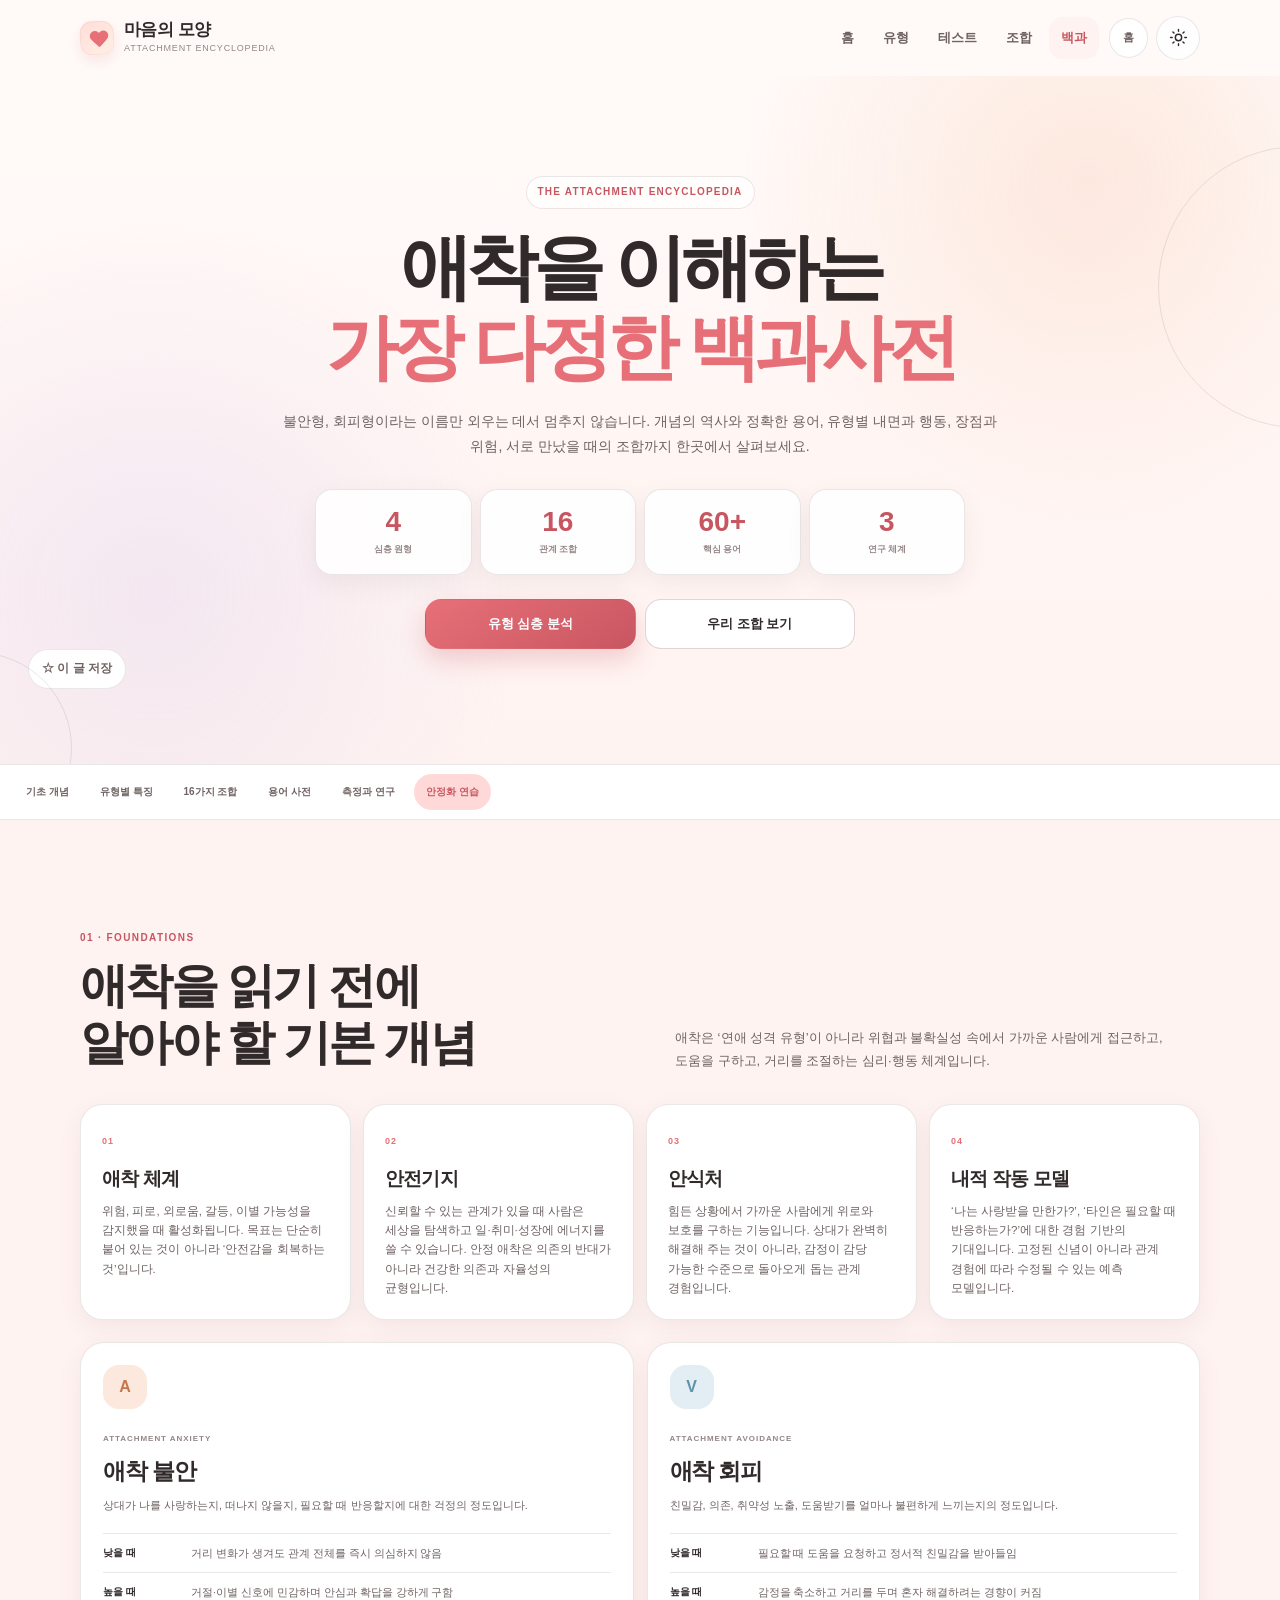
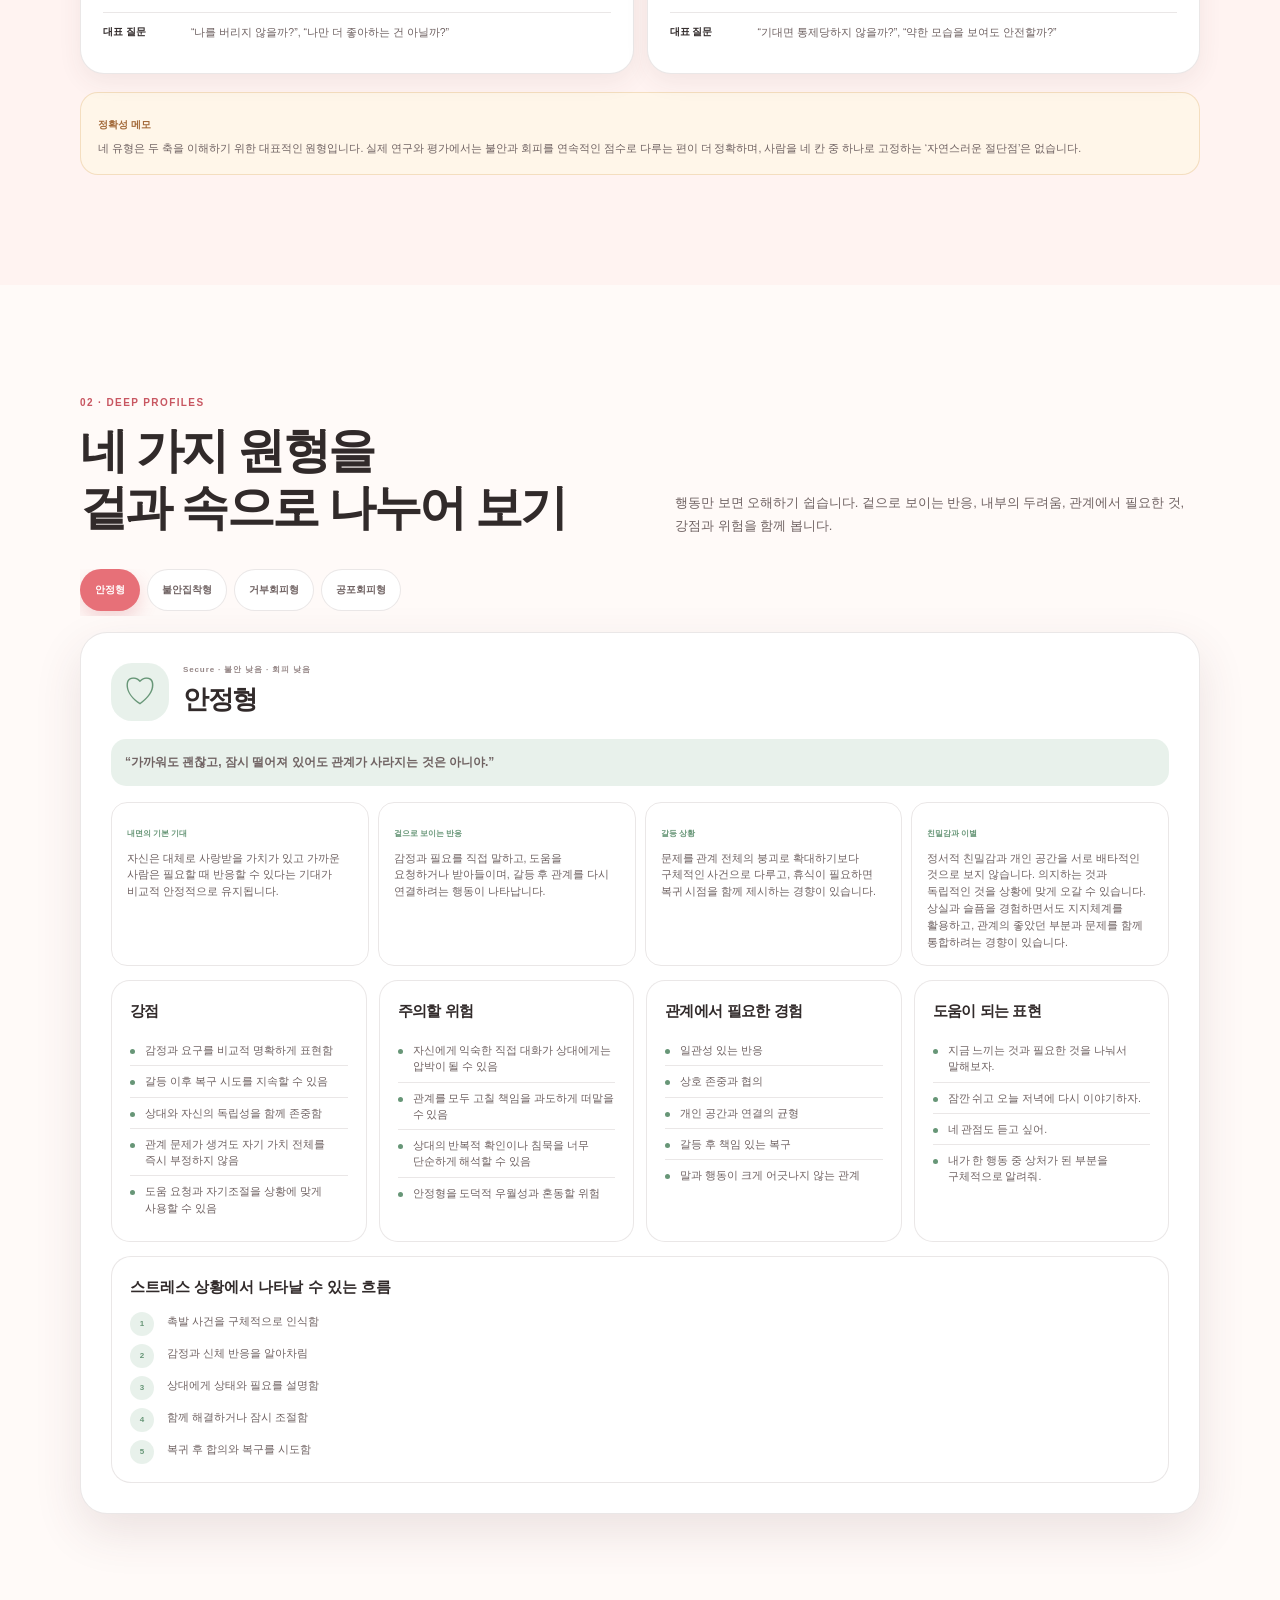
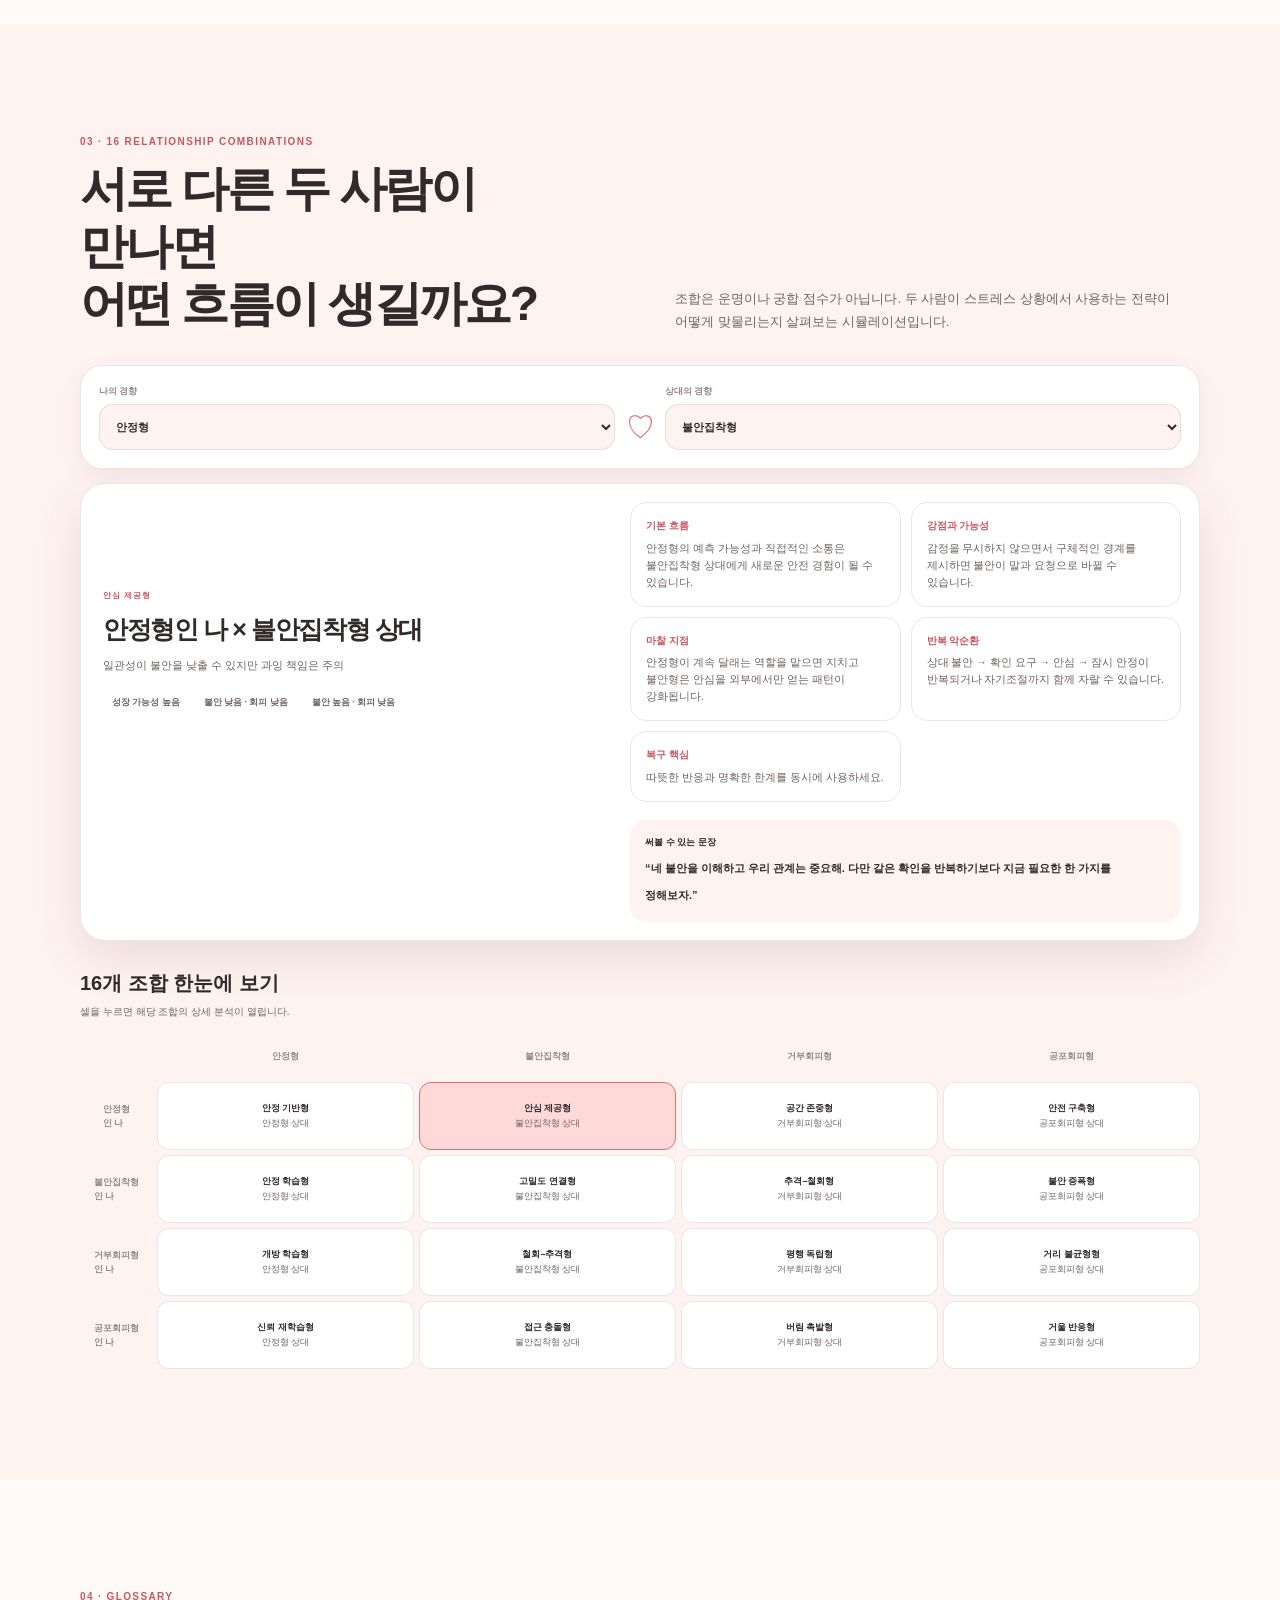
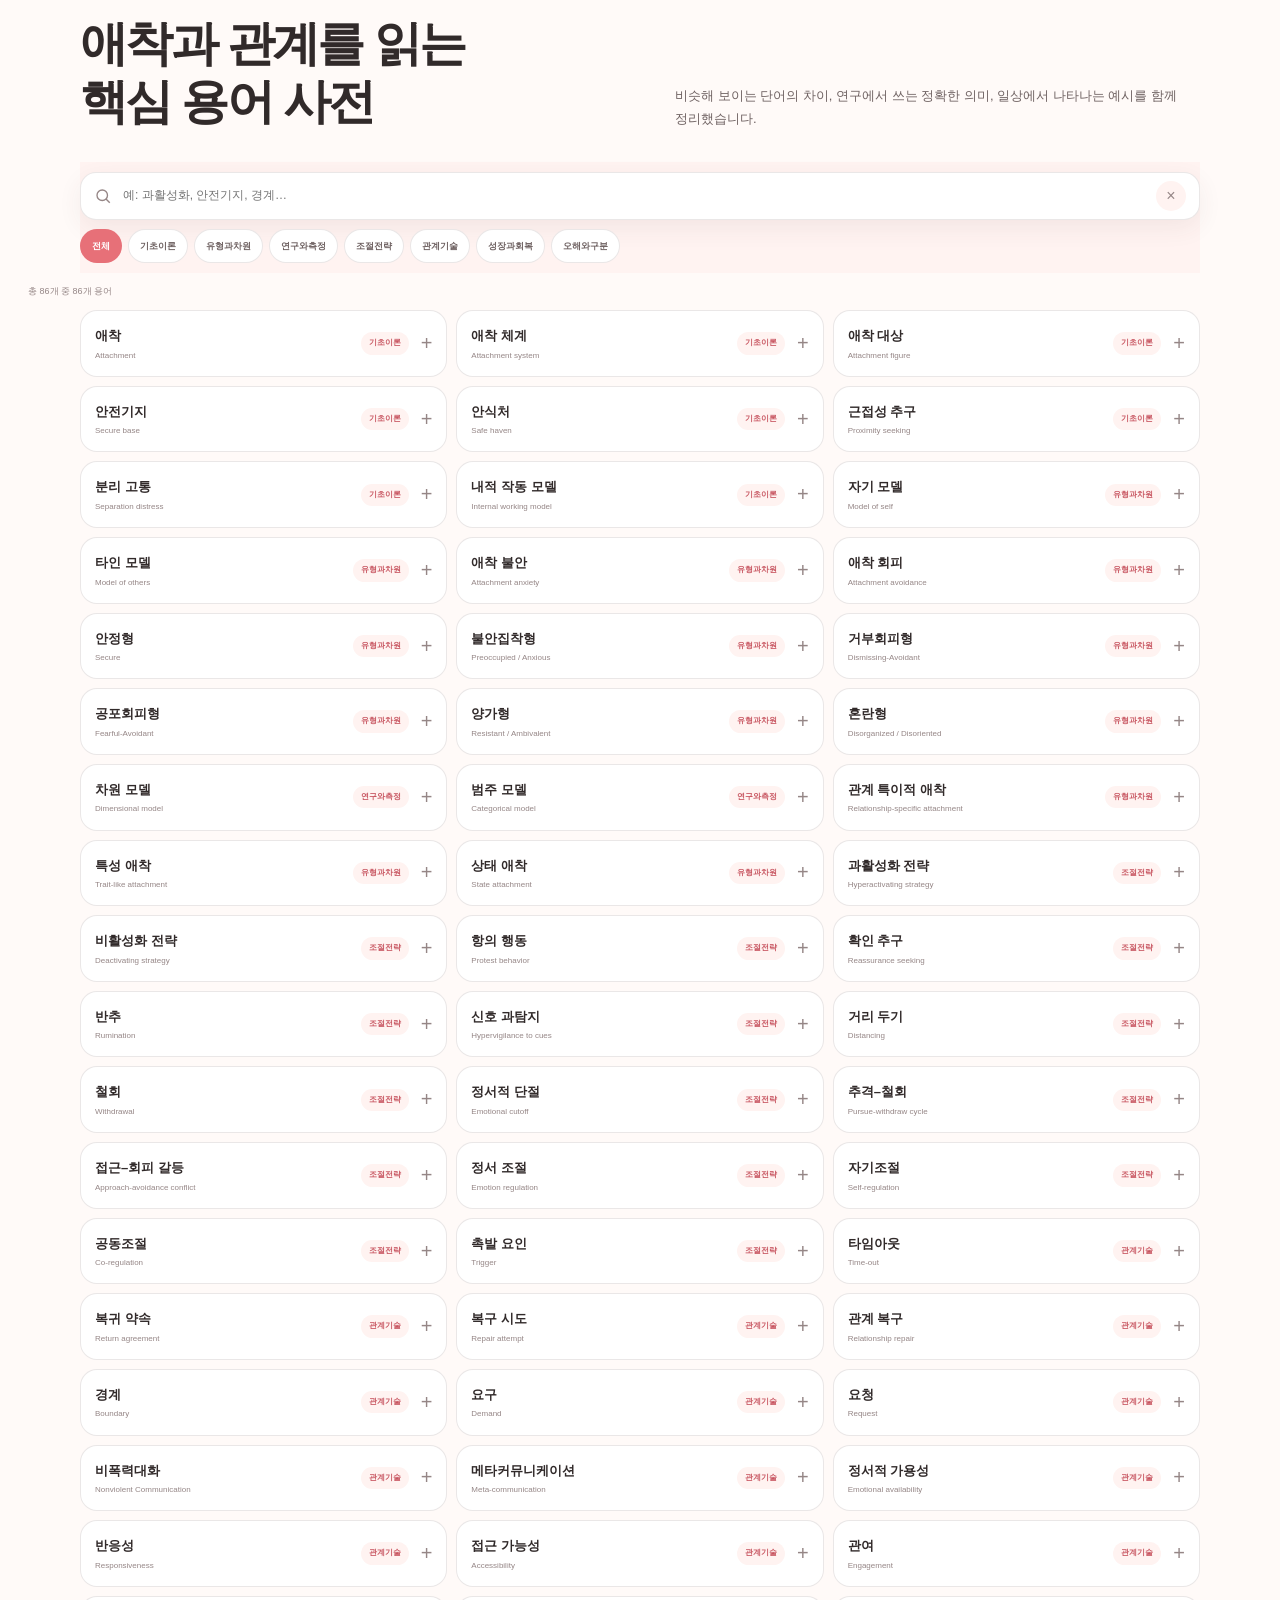
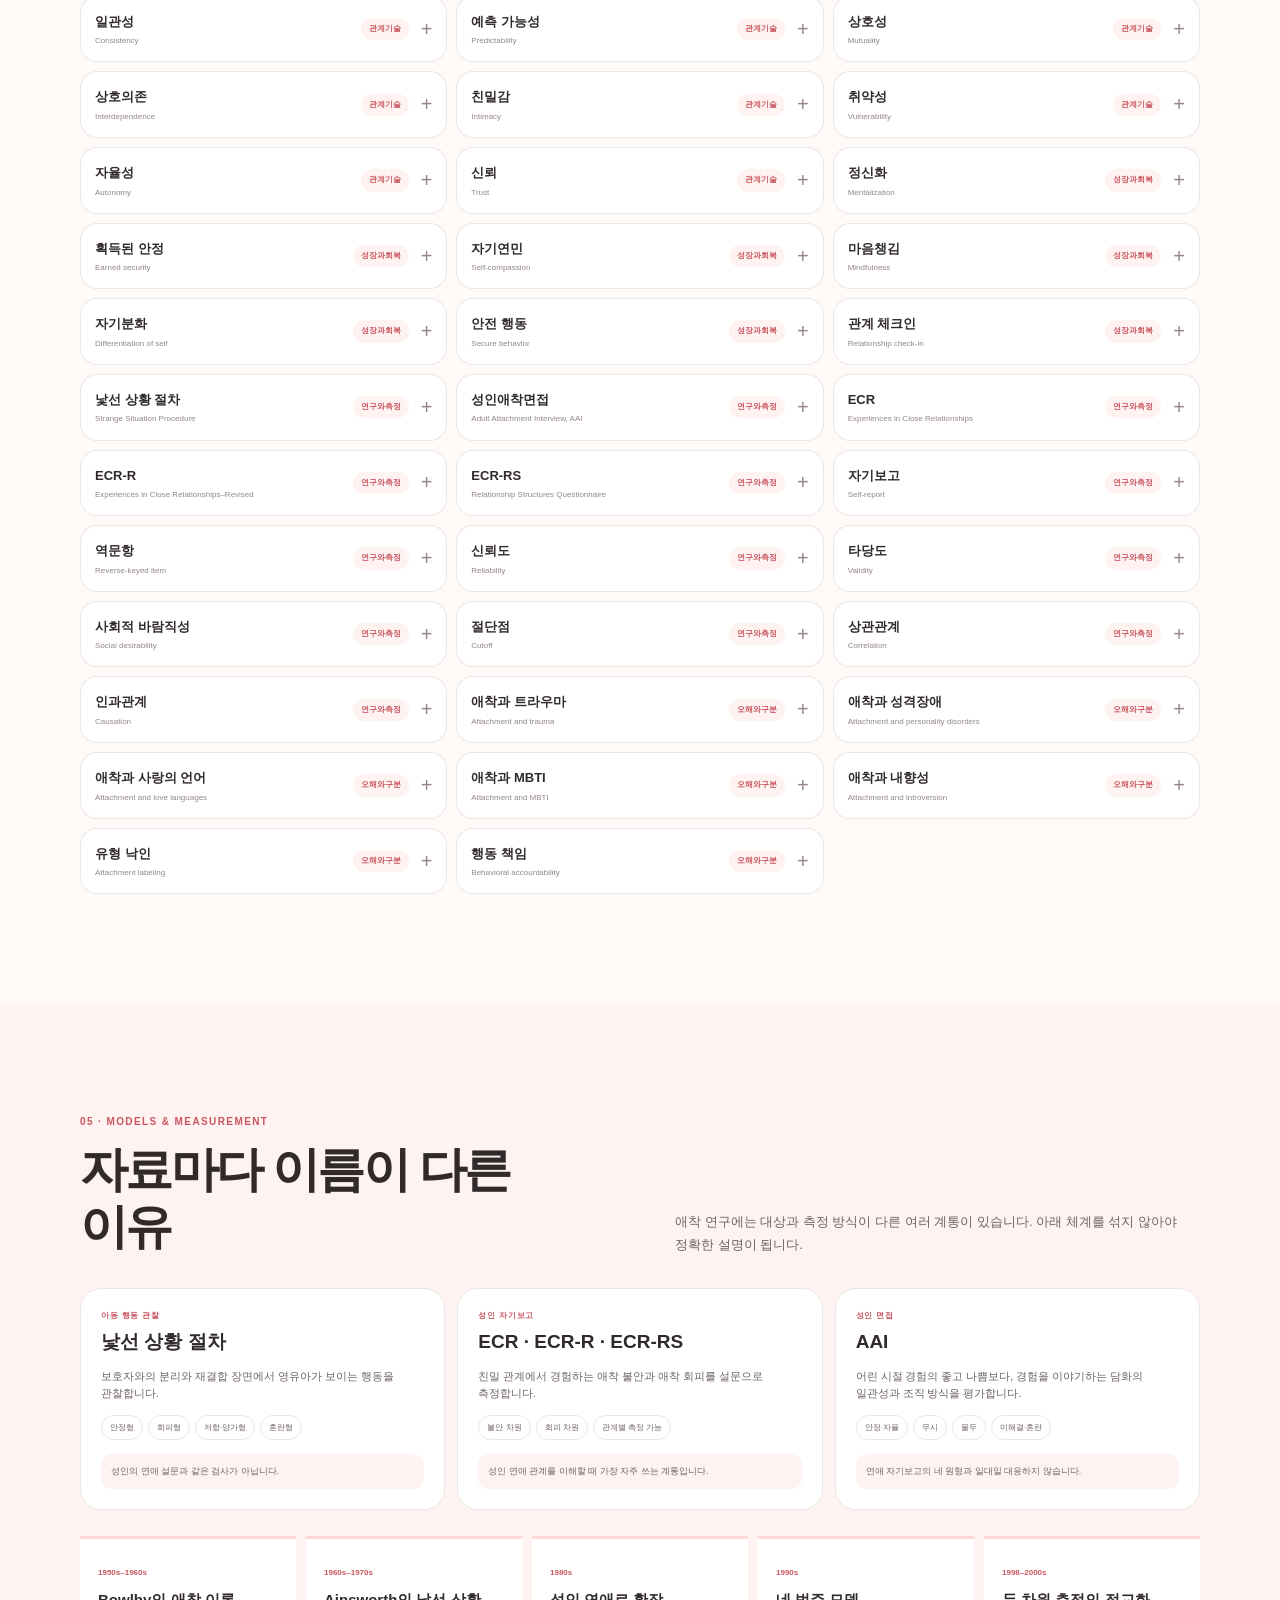
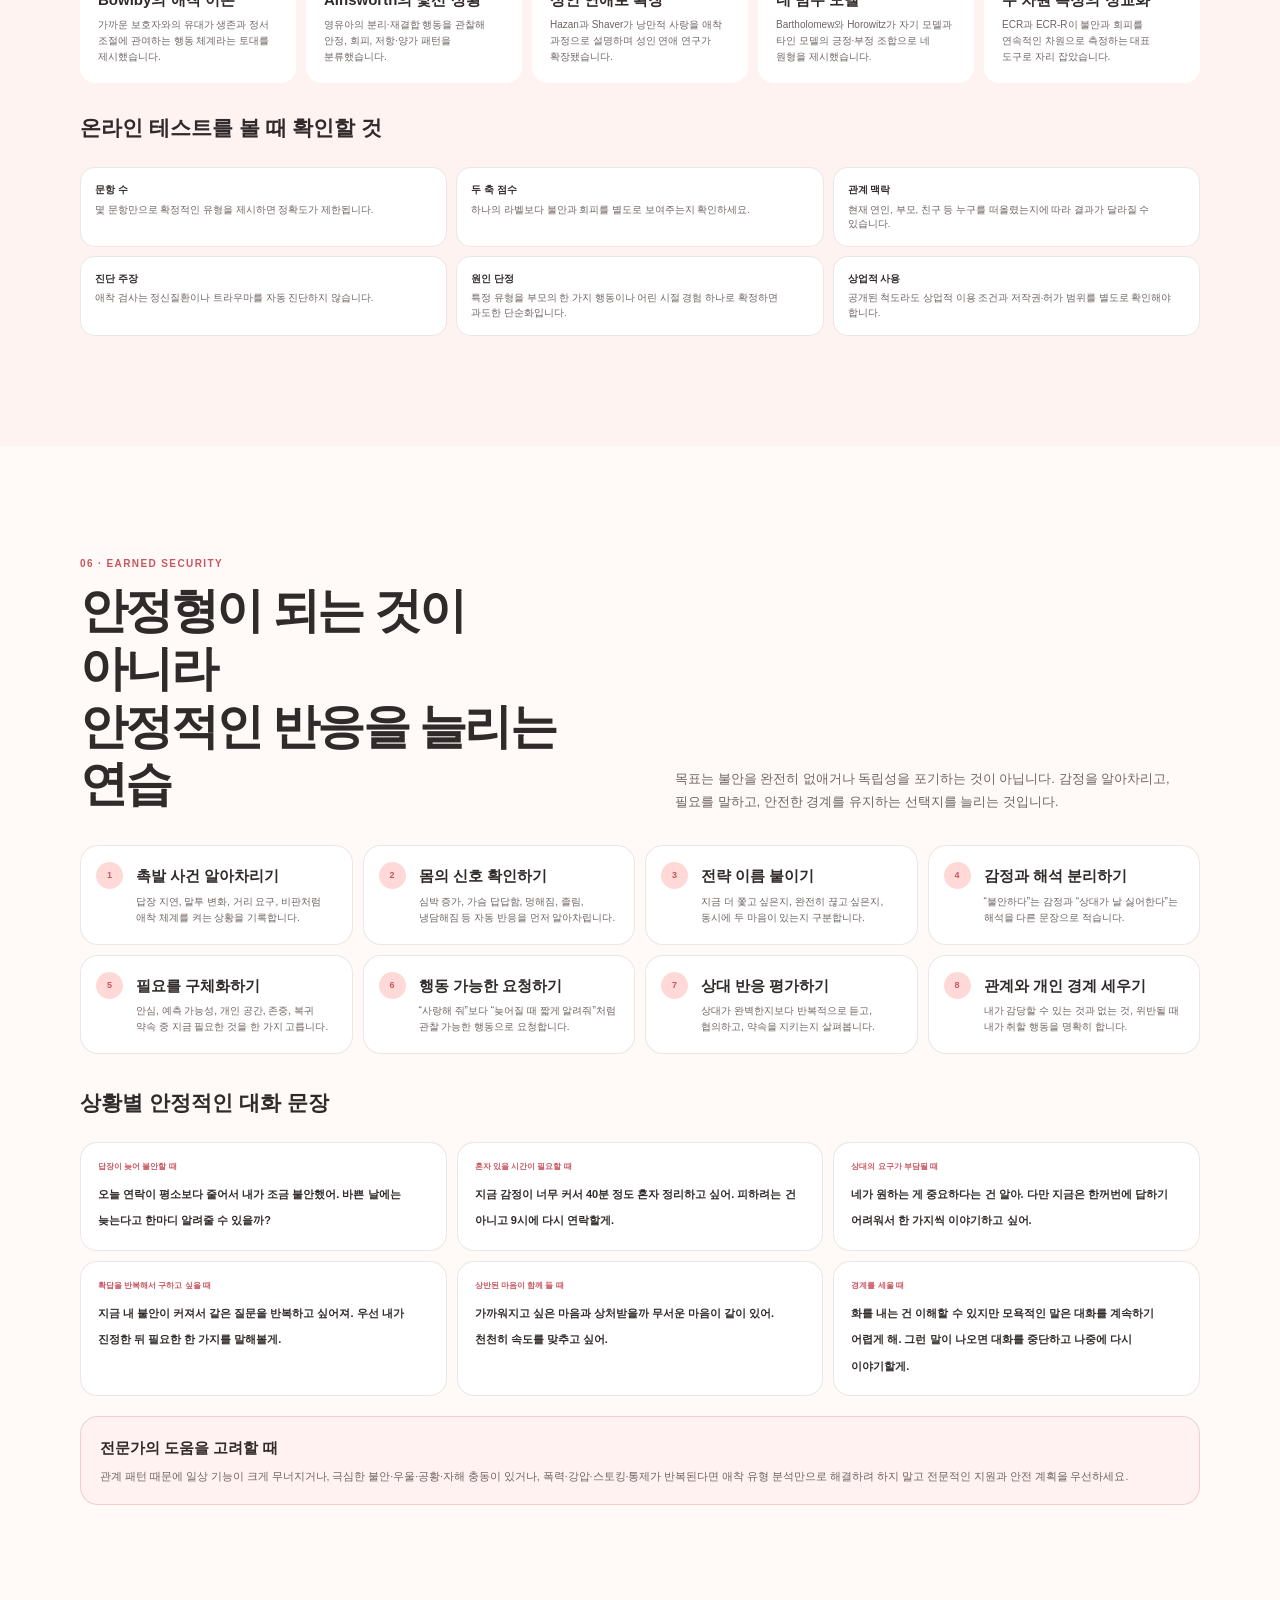
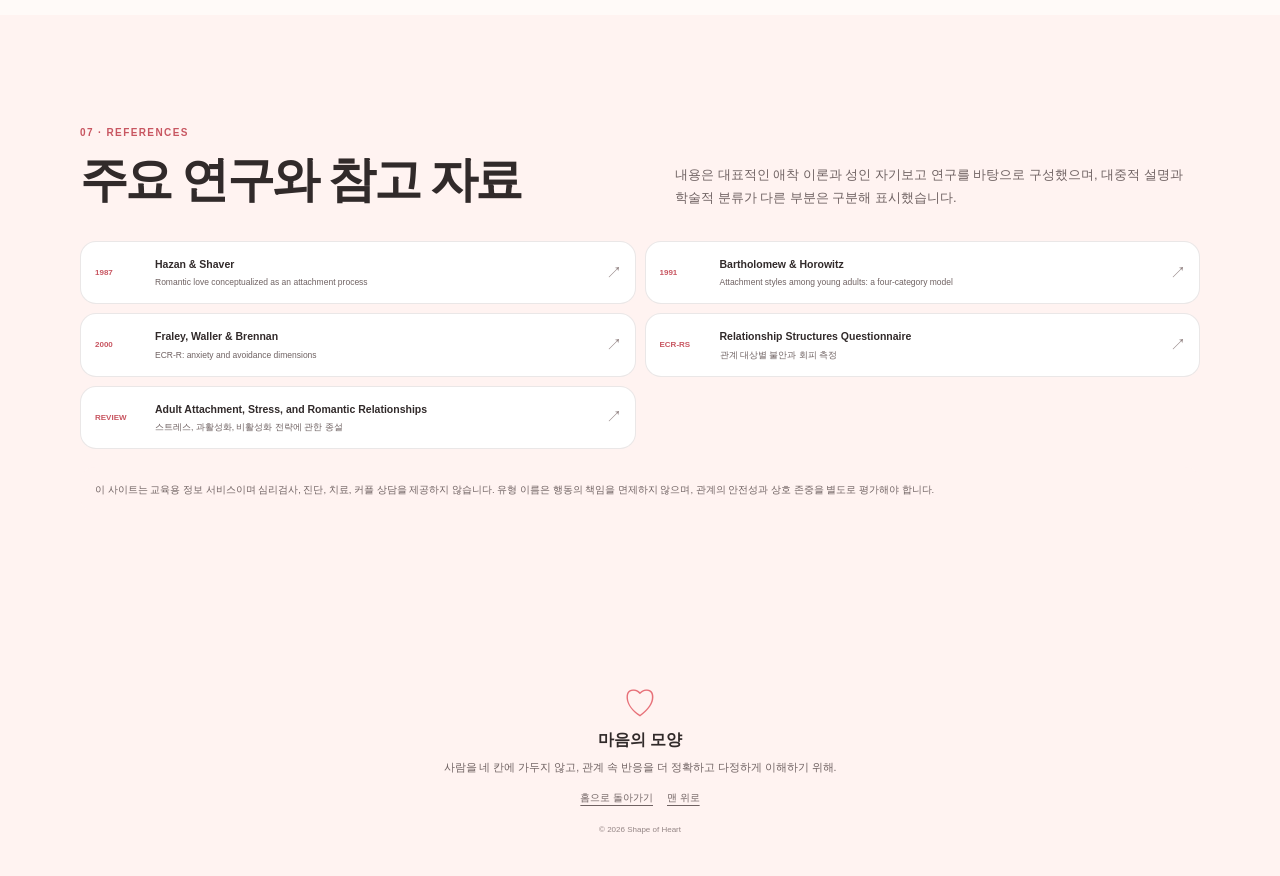
==== commit 462a93f1: "feat: apply unified UX, SEO and personalization" ====
--- a/encyclopedia.html
+++ b/encyclopedia.html
@@ -10,7 +10,7 @@
   <meta property="og:type" content="website">
   <meta property="og:title" content="애착 백과사전 · 마음의 모양">
   <meta property="og:description" content="유형을 넘어 개념·특징·강점·위험·16가지 조합까지 깊이 살펴보세요.">
-  <meta property="og:url" content="https://kyungminkim11.github.io/shape-of-heart/encyclopedia.html">
+  <meta property="og:url" content="https://shape-of-heart.lavalabs.co.kr/encyclopedia.html">
   <title>애착 백과사전 · 마음의 모양</title>
   <link rel="icon" href="assets/icon.svg" type="image/svg+xml">
   <link rel="stylesheet" href="styles.css">
@@ -21,6 +21,9 @@
       if (saved === 'dark' || (!saved && matchMedia('(prefers-color-scheme: dark)').matches)) document.documentElement.dataset.theme = 'dark';
     } catch (_) {}
   </script>
+  <link rel="stylesheet" href="readability.css">
+  <link rel="stylesheet" href="personalization.css">
+  <link rel="canonical" href="https://shape-of-heart.lavalabs.co.kr/encyclopedia.html">
 </head>
 <body class="encyclopedia-page">
   <a class="skip-link" href="#main">본문으로 바로가기</a>
@@ -325,5 +328,6 @@
   <button class="back-to-top" id="backToTop" type="button" aria-label="맨 위로 이동">↑</button>
   <div class="toast" id="toast" role="status" aria-live="polite"></div>
   <script src="encyclopedia.js" defer></script>
+  <script src="site-enhancements.js" defer></script>
 </body>
 </html>
--- a/encyclopedia.css
+++ b/encyclopedia.css
@@ -0,0 +1,55 @@
+@charset "UTF-8";
+
+.sr-only{position:absolute;width:1px;height:1px;padding:0;margin:-1px;overflow:hidden;clip:rect(0,0,0,0);white-space:nowrap;border:0}
+.encyclopedia-page{padding-bottom:0}
+.encyclopedia-topbar .header-actions{display:flex;align-items:center;gap:8px}
+.home-chip{min-height:40px;padding:0 13px;display:inline-flex;align-items:center;border:1px solid var(--line);border-radius:999px;background:var(--surface);font-size:11px;font-weight:800;color:var(--text-soft)}
+.encyclopedia-hero{position:relative;overflow:hidden;padding:70px 20px 54px;background:
+radial-gradient(circle at 85% 15%,rgba(244,167,126,.2),transparent 28%),
+radial-gradient(circle at 12% 75%,rgba(201,182,233,.22),transparent 30%),
+linear-gradient(180deg,var(--bg),var(--surface-soft))}
+.encyclopedia-hero::before,.encyclopedia-hero::after{content:"";position:absolute;border:1px solid var(--line);border-radius:50%;pointer-events:none}
+.encyclopedia-hero::before{width:280px;height:280px;right:-160px;top:70px}.encyclopedia-hero::after{width:190px;height:190px;left:-120px;bottom:-80px}
+.encyclopedia-hero-inner{width:min(100%,var(--max));margin:auto;text-align:center}
+.encyclopedia-badge{display:inline-block;padding:7px 11px;border:1px solid var(--line);border-radius:999px;background:color-mix(in srgb,var(--surface) 78%,transparent);color:var(--primary-deep);font-size:10px;font-weight:900;letter-spacing:.12em}
+.encyclopedia-hero h1{margin:18px 0 0;font-size:clamp(38px,11vw,72px);line-height:1.12;letter-spacing:-.075em}
+.encyclopedia-hero h1 em{color:var(--primary);font-style:normal}
+.encyclopedia-hero>div>p{max-width:730px;margin:21px auto 0;color:var(--text-soft);font-size:14px;line-height:1.8}
+.encyclopedia-stats{margin:30px auto 0;max-width:650px;display:grid;grid-template-columns:repeat(4,1fr);gap:8px}
+.encyclopedia-stats div{padding:14px 5px;border:1px solid var(--line);border-radius:17px;background:color-mix(in srgb,var(--surface) 88%,transparent);box-shadow:var(--shadow-sm)}
+.encyclopedia-stats b{display:block;color:var(--primary-deep);font-size:22px;line-height:1}.encyclopedia-stats span{display:block;margin-top:6px;color:var(--text-faint);font-size:8.5px;font-weight:700}
+.hero-jump-actions{max-width:430px;margin:24px auto 0;display:grid;gap:9px}
+.encyclopedia-nav{position:sticky;z-index:80;top:calc(var(--header-h) + env(safe-area-inset-top));border-block:1px solid var(--line);background:color-mix(in srgb,var(--surface) 92%,transparent);backdrop-filter:blur(18px)}
+.encyclopedia-nav-scroll{padding:9px 14px;display:flex;gap:7px;overflow-x:auto;scrollbar-width:none}.encyclopedia-nav-scroll::-webkit-scrollbar{display:none}
+.encyclopedia-nav a{flex:0 0 auto;min-height:36px;padding:0 12px;display:inline-flex;align-items:center;border-radius:999px;color:var(--text-soft);font-size:10px;font-weight:800}.encyclopedia-nav a.active{background:var(--primary-soft);color:var(--primary-deep)}
+.ency-section{padding:76px 20px}.ency-section:nth-of-type(even){background:var(--surface-soft)}
+.ency-section>*{width:min(100%,var(--max));margin-inline:auto}
+.ency-heading{margin-bottom:32px}.ency-heading>span{color:var(--primary-deep);font-size:10px;font-weight:900;letter-spacing:.14em}.ency-heading h2{margin:10px 0 0;font-size:clamp(30px,8vw,48px);line-height:1.2;letter-spacing:-.055em}.ency-heading p{max-width:680px;margin:16px 0 0;color:var(--text-soft);font-size:13px;line-height:1.78}
+.foundation-grid{display:grid;gap:12px}.foundation-card{position:relative;padding:21px;border:1px solid var(--line);border-radius:22px;background:var(--surface);box-shadow:var(--shadow-sm)}
+.foundation-number{color:var(--primary);font-size:9px;font-weight:900;letter-spacing:.1em}.foundation-card h3{margin:11px 0 7px;font-size:19px;letter-spacing:-.04em}.foundation-card p{margin:0;color:var(--text-soft);font-size:11.5px;line-height:1.68}
+.dimensions-deep{margin-top:22px;display:grid;gap:13px}.dimension-deep-card{padding:22px;border:1px solid var(--line);border-radius:24px;background:var(--surface);box-shadow:var(--shadow-sm)}
+.dimension-icon{width:44px;height:44px;display:grid;place-items:center;border-radius:16px;font-weight:900}.anxiety-card .dimension-icon{background:rgba(244,167,126,.26);color:#c7764c}.avoidance-card .dimension-icon{background:rgba(159,198,216,.3);color:#5f91a8}
+.dimension-deep-card>div:nth-child(2){margin-top:14px}.dimension-deep-card small{color:var(--text-faint);font-size:8px;font-weight:900;letter-spacing:.12em}.dimension-deep-card h3{margin:3px 0 6px;font-size:23px;letter-spacing:-.05em}.dimension-deep-card>div>p{margin:0;color:var(--text-soft);font-size:11px}
+.dimension-deep-card dl{margin:18px 0 0}.dimension-deep-card dl div{padding:11px 0;display:grid;grid-template-columns:76px 1fr;gap:12px;border-top:1px solid var(--line)}.dimension-deep-card dt{font-size:10px;font-weight:900}.dimension-deep-card dd{margin:0;color:var(--text-soft);font-size:10.5px;line-height:1.55}
+.precision-note{margin-top:18px;padding:17px;border:1px solid rgba(214,157,85,.28);border-radius:18px;background:color-mix(in srgb,var(--cream) 58%,var(--surface))}.precision-note b{color:#a36939;font-size:10px}.precision-note p{margin:4px 0 0;color:var(--text-soft);font-size:10.5px;line-height:1.6}
+.profile-tabs{display:flex;gap:7px;overflow-x:auto;padding-bottom:5px;scrollbar-width:none}.profile-tabs::-webkit-scrollbar{display:none}.profile-tabs button{flex:0 0 auto;min-height:42px;padding:0 14px;border:1px solid var(--line);border-radius:999px;background:var(--surface);color:var(--text-soft);font-size:10px;font-weight:900;cursor:pointer}.profile-tabs button[aria-selected="true"]{border-color:transparent;background:var(--primary);color:white;box-shadow:0 8px 18px rgba(204,82,93,.22)}
+.profile-panel{margin-top:16px}.profile-hero-card{padding:23px;border:1px solid var(--line);border-radius:27px;background:var(--surface);box-shadow:var(--shadow-md)}
+.profile-identity{display:flex;align-items:center;gap:14px}.profile-emblem{width:58px;height:58px;display:grid;place-items:center;border-radius:21px;background:var(--profile-soft);color:var(--profile-accent);font:34px/1 Georgia,serif}.profile-identity small{display:block;color:var(--text-faint);font-size:8px;font-weight:900;letter-spacing:.11em}.profile-identity h3{margin:2px 0 0;font-size:26px;letter-spacing:-.055em}.profile-quote{margin:18px 0 0;padding:14px;border-radius:15px;background:var(--profile-soft);color:var(--text-soft);font-size:12px;font-weight:700;line-height:1.6}
+.profile-core-grid{margin-top:16px;display:grid;gap:9px}.profile-core-grid article{padding:15px;border:1px solid var(--line);border-radius:16px}.profile-core-grid small{color:var(--profile-accent);font-size:8px;font-weight:900}.profile-core-grid p{margin:5px 0 0;color:var(--text-soft);font-size:10.5px;line-height:1.6}
+.profile-detail-grid{margin-top:14px;display:grid;gap:12px}.profile-detail-card{padding:18px;border:1px solid var(--line);border-radius:19px;background:var(--surface)}.profile-detail-card h4{margin:0 0 11px;font-size:15px;letter-spacing:-.035em}.profile-detail-card ul{margin:0;padding:0;list-style:none}.profile-detail-card li{position:relative;padding:7px 0 7px 15px;border-top:1px solid var(--line);color:var(--text-soft);font-size:10.5px;line-height:1.55}.profile-detail-card li:first-child{border-top:0}.profile-detail-card li::before{content:"";position:absolute;left:0;top:14px;width:5px;height:5px;border-radius:50%;background:var(--profile-accent)}
+.profile-sequence{margin-top:14px;padding:18px;border:1px solid var(--line);border-radius:20px;background:var(--surface)}.profile-sequence h4{margin:0 0 12px;font-size:15px}.sequence-steps{display:grid;gap:8px}.sequence-steps div{display:grid;grid-template-columns:28px 1fr;gap:9px;align-items:start}.sequence-steps span{width:24px;height:24px;display:grid;place-items:center;border-radius:50%;background:var(--profile-soft);color:var(--profile-accent);font-size:8px;font-weight:900}.sequence-steps p{margin:1px 0 0;color:var(--text-soft);font-size:10.5px;line-height:1.55}
+.pairing-picker{padding:18px;display:grid;grid-template-columns:1fr 34px 1fr;gap:8px;align-items:end;border:1px solid var(--line);border-radius:22px;background:var(--surface);box-shadow:var(--shadow-sm)}.pairing-picker label span{display:block;margin-bottom:6px;color:var(--text-faint);font-size:8.5px;font-weight:900}.pairing-picker select{width:100%;min-height:46px;padding:0 12px;border:1px solid var(--line);border-radius:14px;background:var(--surface-soft);color:var(--text);font-size:11px;font-weight:800}.pair-heart{height:46px;display:grid;place-items:center;color:var(--primary);font:29px/1 Georgia,serif}
+.pairing-result{margin-top:14px}.pairing-result-card{overflow:hidden;border:1px solid var(--line);border-radius:25px;background:var(--surface);box-shadow:var(--shadow-md)}.pairing-result-head{padding:22px;background:linear-gradient(145deg,var(--pair-soft),var(--surface))}.pairing-result-head small{color:var(--primary-deep);font-size:8px;font-weight:900;letter-spacing:.11em}.pairing-result-head h3{margin:7px 0 6px;font-size:25px;letter-spacing:-.055em}.pairing-result-head p{margin:0;color:var(--text-soft);font-size:11px;line-height:1.65}.pairing-score{margin-top:15px;display:flex;gap:6px;flex-wrap:wrap}.pairing-score span{padding:6px 9px;border-radius:999px;background:color-mix(in srgb,var(--surface) 72%,transparent);font-size:8.5px;font-weight:800;color:var(--text-soft)}
+.pairing-sections{padding:18px;display:grid;gap:10px}.pairing-sections article{padding:15px;border:1px solid var(--line);border-radius:16px}.pairing-sections h4{margin:0 0 5px;color:var(--primary-deep);font-size:10px}.pairing-sections p{margin:0;color:var(--text-soft);font-size:10.5px;line-height:1.62}.pairing-script{margin:0 18px 18px;padding:15px;border-radius:16px;background:var(--surface-soft)}.pairing-script b{display:block;margin-bottom:5px;font-size:9px}.pairing-script q{font-size:11px;font-weight:700;line-height:1.6;quotes:none}
+.pairing-matrix-wrap{margin-top:26px}.pairing-matrix-heading h3{margin:0;font-size:20px}.pairing-matrix-heading p{margin:4px 0 14px;color:var(--text-soft);font-size:10px}.pairing-matrix{display:grid;grid-template-columns:72px repeat(4,minmax(72px,1fr));gap:5px;overflow-x:auto}.pair-cell{min-width:72px;min-height:68px;padding:7px;border:1px solid var(--line);border-radius:12px;background:var(--surface);font-size:8.5px;color:var(--text-soft);cursor:pointer}.pair-cell strong{display:block;color:var(--text);font-size:9px}.pair-cell.header{min-height:42px;display:grid;place-items:center;background:transparent;border:0;font-weight:900;color:var(--text-faint);cursor:default}.pair-cell.corner{background:transparent}.pair-cell.selected{border-color:var(--primary);background:var(--primary-soft)}
+.glossary-tools{position:sticky;z-index:50;top:calc(var(--header-h) + 56px + env(safe-area-inset-top));padding:10px 0;background:var(--surface-soft)}.glossary-search{min-height:48px;padding:0 13px;display:flex;align-items:center;gap:9px;border:1px solid var(--line);border-radius:16px;background:var(--surface);box-shadow:var(--shadow-sm)}.glossary-search svg{width:18px;height:18px;fill:none;stroke:var(--text-faint);stroke-width:1.8}.glossary-search input{flex:1;min-width:0;border:0;outline:0;background:transparent;color:var(--text);font-size:12px}.glossary-search button{width:30px;height:30px;border:0;border-radius:50%;background:var(--surface-soft);color:var(--text-faint);cursor:pointer}.glossary-filters{margin-top:9px;display:flex;gap:6px;overflow-x:auto;scrollbar-width:none}.glossary-filters::-webkit-scrollbar{display:none}.glossary-filters button{flex:0 0 auto;min-height:34px;padding:0 11px;border:1px solid var(--line);border-radius:999px;background:var(--surface);color:var(--text-soft);font-size:9px;font-weight:800;cursor:pointer}.glossary-filters button.active{background:var(--primary);color:#fff;border-color:transparent}.glossary-count{margin:11px 0;color:var(--text-faint);font-size:9px}.glossary-list{display:grid;gap:9px}.glossary-item{border:1px solid var(--line);border-radius:17px;background:var(--surface);overflow:hidden}.glossary-item summary{min-height:62px;padding:14px;display:flex;align-items:center;gap:12px;cursor:pointer;list-style:none}.glossary-item summary::-webkit-details-marker{display:none}.glossary-term{flex:1}.glossary-term b{display:block;font-size:13px}.glossary-term span{display:block;margin-top:2px;color:var(--text-faint);font-size:8px}.glossary-category{padding:5px 8px;border-radius:999px;background:var(--surface-soft);color:var(--primary-deep);font-size:7.5px;font-weight:900}.glossary-plus{font-size:20px;color:var(--text-faint)}.glossary-item[open] .glossary-plus{transform:rotate(45deg)}.glossary-body{padding:0 14px 15px}.glossary-body p{margin:0;color:var(--text-soft);font-size:10.5px;line-height:1.68}.glossary-body dl{margin:12px 0 0}.glossary-body dl div{padding:9px 0;display:grid;grid-template-columns:62px 1fr;gap:9px;border-top:1px solid var(--line)}.glossary-body dt{font-size:8.5px;font-weight:900}.glossary-body dd{margin:0;color:var(--text-soft);font-size:9.5px;line-height:1.55}.glossary-empty{padding:45px 20px;text-align:center}.glossary-empty span{font-size:32px;color:var(--text-faint)}.glossary-empty h3{margin:9px 0 4px}.glossary-empty p{margin:0;color:var(--text-soft);font-size:10px}
+.model-comparison{display:grid;gap:12px}.model-comparison>article{padding:20px;border:1px solid var(--line);border-radius:21px;background:var(--surface)}.model-top span{display:block;color:var(--primary-deep);font-size:8px;font-weight:900;letter-spacing:.1em}.model-top b{display:block;margin-top:4px;font-size:19px}.model-comparison p{margin:10px 0 0;color:var(--text-soft);font-size:10.5px;line-height:1.65}.model-comparison ul{margin:13px 0 0;padding:0;display:flex;flex-wrap:wrap;gap:5px;list-style:none}.model-comparison li{padding:5px 8px;border:1px solid var(--line);border-radius:999px;color:var(--text-soft);font-size:8px}.model-comparison aside{margin-top:14px;padding:10px;border-radius:11px;background:var(--surface-soft);color:var(--text-soft);font-size:9px}
+.history-timeline{margin-top:26px;display:grid;gap:10px}.history-timeline article{padding:18px;border-left:3px solid var(--primary-soft);background:var(--surface);border-radius:0 16px 16px 0}.history-timeline time{color:var(--primary-deep);font-size:8px;font-weight:900}.history-timeline h3{margin:4px 0 5px;font-size:15px}.history-timeline p{margin:0;color:var(--text-soft);font-size:10px;line-height:1.6}.measurement-cautions{margin-top:28px}.measurement-cautions h3{font-size:21px}.caution-grid{display:grid;gap:9px}.caution-grid p{margin:0;padding:14px;border:1px solid var(--line);border-radius:15px;background:var(--surface)}.caution-grid b{display:block;font-size:10px}.caution-grid span{display:block;margin-top:4px;color:var(--text-soft);font-size:9.5px;line-height:1.55}
+.growth-path{display:grid;gap:10px}.growth-path article{position:relative;padding:18px 18px 18px 55px;border:1px solid var(--line);border-radius:18px;background:var(--surface)}.growth-path>article>span{position:absolute;left:15px;top:16px;width:27px;height:27px;display:grid;place-items:center;border-radius:50%;background:var(--primary-soft);color:var(--primary-deep);font-size:9px;font-weight:900}.growth-path h3{margin:0 0 5px;font-size:15px}.growth-path p{margin:0;color:var(--text-soft);font-size:10px;line-height:1.6}.scripts-library{margin-top:32px}.scripts-library h3{font-size:21px}.script-grid{display:grid;gap:10px}.script-grid article{padding:17px;border:1px solid var(--line);border-radius:17px;background:var(--surface)}.script-grid small{display:block;margin-bottom:7px;color:var(--primary-deep);font-size:8px;font-weight:900}.script-grid q{font-size:11px;font-weight:700;line-height:1.62;quotes:none}.support-note{margin-top:20px;padding:19px;border:1px solid rgba(197,102,102,.25);border-radius:18px;background:color-mix(in srgb,var(--primary-soft) 35%,var(--surface))}.support-note h3{margin:0 0 7px;font-size:15px}.support-note p{margin:0;color:var(--text-soft);font-size:10.5px;line-height:1.62}
+.research-list{display:grid;gap:9px}.research-list a{padding:14px;display:grid;grid-template-columns:50px 1fr 15px;gap:10px;align-items:center;border:1px solid var(--line);border-radius:16px;background:var(--surface)}.research-list time{color:var(--primary-deep);font-size:8px;font-weight:900}.research-list b{display:block;font-size:10.5px}.research-list span{display:block;margin-top:2px;color:var(--text-soft);font-size:8.5px}.research-list i{font-style:normal;color:var(--text-faint)}.research-disclaimer{margin-top:18px;padding:15px;border-radius:15px;background:var(--surface-soft);color:var(--text-soft);font-size:9.5px;line-height:1.6}
+.ency-footer{padding:55px 20px 40px;text-align:center;background:var(--surface-soft)}.ency-footer>p{margin:6px auto 14px;max-width:520px;color:var(--text-soft);font-size:10.5px}.ency-footer>div{display:flex;justify-content:center;gap:14px}.ency-footer a{font-size:9.5px;text-decoration:underline;text-underline-offset:4px;color:var(--text-soft)}.ency-footer small{display:block;margin-top:17px;color:var(--text-faint);font-size:8px}
+.back-to-top{position:fixed;z-index:120;right:17px;bottom:17px;width:44px;height:44px;border:1px solid var(--line);border-radius:50%;background:var(--surface);color:var(--primary-deep);box-shadow:var(--shadow-md);opacity:0;pointer-events:none;transform:translateY(10px);transition:.2s;cursor:pointer}.back-to-top.show{opacity:1;pointer-events:auto;transform:none}
+@media(min-width:560px){.hero-jump-actions{grid-template-columns:1fr 1fr}.foundation-grid,.profile-core-grid,.profile-detail-grid,.pairing-sections,.caution-grid,.growth-path,.script-grid{grid-template-columns:repeat(2,1fr)}.glossary-list{grid-template-columns:repeat(2,1fr)}.glossary-item{align-self:start}}
+@media(min-width:780px){.encyclopedia-hero{padding:100px 28px 75px}.ency-section{padding:110px 28px}.ency-heading{display:grid;grid-template-columns:1fr 1fr;column-gap:70px;align-items:end}.ency-heading>span{grid-column:1/-1}.ency-heading p{margin-top:0}.foundation-grid{grid-template-columns:repeat(4,1fr)}.dimensions-deep{grid-template-columns:1fr 1fr}.profile-hero-card{padding:30px}.profile-detail-grid{grid-template-columns:repeat(3,1fr)}.pairing-result-card{display:grid;grid-template-columns:.95fr 1.05fr}.pairing-result-head{min-height:100%;display:flex;flex-direction:column;justify-content:center}.pairing-sections{grid-template-columns:repeat(2,1fr)}.pairing-script{grid-column:2;margin:0 18px 18px}.model-comparison{grid-template-columns:repeat(3,1fr)}.history-timeline{grid-template-columns:repeat(5,1fr)}.history-timeline article{border-left:0;border-top:3px solid var(--primary-soft);border-radius:0 0 16px 16px}.caution-grid{grid-template-columns:repeat(3,1fr)}.growth-path{grid-template-columns:repeat(4,1fr)}.script-grid{grid-template-columns:repeat(3,1fr)}.research-list{grid-template-columns:1fr 1fr}.back-to-top{right:30px;bottom:30px}}
+@media(min-width:1080px){.glossary-list{grid-template-columns:repeat(3,1fr)}.profile-core-grid{grid-template-columns:repeat(4,1fr)}.profile-detail-grid{grid-template-columns:repeat(4,1fr)}.encyclopedia-stats div{padding:18px 8px}.encyclopedia-stats b{font-size:28px}}
+@media(prefers-reduced-motion:reduce){*{scroll-behavior:auto!important}.back-to-top{transition:none}}
--- a/readability.css
+++ b/readability.css
@@ -0,0 +1,23 @@
+@charset "UTF-8";
+body{font-size:16px}
+.site-desktop-nav a,.sidebar-group a,.site-search-button,.button{font-size:13px}
+.sidebar-label,.dashboard-section-head>div>span,.dashboard-feature small,.test-kicker,.choice-label,.section-block-head span,.content-hero>span{font-size:10.5px}
+.dashboard-welcome p,.content-hero p,.page-hero p,.dashboard-feature p{font-size:15px;line-height:1.8}
+.quick-card p,.type-preview p,.dashboard-list span,.type-overview-card>p,.profile-core p,.profile-list-card li,.profile-list-card p,.pair-result-body p,.dictionary-body>p,.dictionary-body dd,.method-grid p{font-size:13.5px;line-height:1.7}
+.quick-card h3,.type-preview h3{font-size:17px}
+.quick-card small,.type-preview small,.dictionary-title span{font-size:11px}
+.site-bottom-nav a{font-size:11px}
+.test-choice>p,.context-card p,.runner-question>p,.axis-results p,.facet-card p,.clarity-card p,.result-reading p,.result-boundary p{font-size:13.5px;line-height:1.7}
+.context-options button,.scale-option,.runner-nav button,.test-choice dd,.test-choice dt{font-size:12px}
+.runner-question h2{font-size:clamp(24px,7vw,32px)}
+.global-desktop-nav{display:none;align-items:center;gap:5px;margin-left:auto;margin-right:10px}
+.global-desktop-nav a{min-height:42px;padding:0 12px;display:inline-flex;align-items:center;border-radius:13px;color:var(--text-soft);font-size:13px;font-weight:800}
+.global-desktop-nav a:hover,.global-desktop-nav a.active{background:var(--surface-soft);color:var(--primary-deep)}
+.enhanced-bottom-nav{position:fixed;z-index:220;left:0;right:0;bottom:0;height:calc(70px + env(safe-area-inset-bottom));padding:6px 5px env(safe-area-inset-bottom);display:grid;grid-template-columns:repeat(5,1fr);border-top:1px solid var(--line);background:color-mix(in srgb,var(--surface) 94%,transparent);backdrop-filter:blur(18px);box-shadow:0 -8px 26px rgba(60,35,38,.08)}
+.enhanced-bottom-nav a{min-height:56px;display:flex;flex-direction:column;align-items:center;justify-content:center;gap:3px;border-radius:13px;color:var(--text-faint);font-size:11px;font-weight:800}
+.enhanced-bottom-nav a.active{background:var(--surface-soft);color:var(--primary-deep)}
+.enhanced-bottom-nav span:first-child{font-size:20px;line-height:1}
+.has-global-nav{padding-bottom:calc(82px + env(safe-area-inset-bottom))!important}
+.page-bookmark-button{min-height:40px;padding:0 13px;display:inline-flex;align-items:center;gap:7px;border:1px solid var(--line);border-radius:999px;background:var(--surface);color:var(--text-soft);font-size:12px;font-weight:800;cursor:pointer}
+.page-bookmark-button.active{border-color:transparent;background:var(--primary);color:#fff}
+@media(min-width:780px){.global-desktop-nav{display:flex}.enhanced-bottom-nav{display:none}.has-global-nav{padding-bottom:0!important}}
--- a/personalization.css
+++ b/personalization.css
@@ -0,0 +1,23 @@
+@charset "UTF-8";
+.personal-dashboard{display:grid;gap:12px}
+.recent-result-card,.saved-content-card{padding:20px;border:1px solid var(--line);border-radius:22px;background:var(--surface);box-shadow:var(--shadow-sm)}
+.recent-result-card{background:linear-gradient(145deg,color-mix(in srgb,var(--primary-soft) 48%,var(--surface)),var(--surface))}
+.personal-card-label{color:var(--primary-deep);font-size:10.5px;font-weight:900;letter-spacing:.1em}
+.personal-card-title{margin:7px 0 4px;font-size:23px;letter-spacing:-.045em}
+.personal-card-copy{margin:0;color:var(--text-soft);font-size:14px;line-height:1.7}
+.result-mini-scores{margin-top:16px;display:grid;grid-template-columns:1fr 1fr;gap:8px}
+.result-mini-score{padding:12px;border-radius:15px;background:color-mix(in srgb,var(--surface) 88%,transparent)}
+.result-mini-score div{display:flex;align-items:center;justify-content:space-between;font-size:12px;font-weight:800}
+.result-mini-score b{font-size:21px;color:var(--primary-deep)}
+.result-mini-bar{height:7px;margin-top:8px;border-radius:999px;background:var(--surface-soft);overflow:hidden}
+.result-mini-bar i{display:block;height:100%;border-radius:inherit;background:linear-gradient(90deg,var(--sage),var(--peach),var(--primary))}
+.personal-actions{margin-top:15px;display:grid;grid-template-columns:1fr 1fr;gap:8px}.personal-actions .button{width:100%;min-width:0}
+.saved-columns{display:grid;gap:12px}.saved-column h3{margin:0 0 8px;font-size:16px}.saved-list{display:grid;gap:7px}
+.saved-list a{padding:12px;display:flex;align-items:center;gap:10px;border:1px solid var(--line);border-radius:14px;background:var(--surface-soft)}
+.saved-list a div{min-width:0}.saved-list b{display:block;font-size:13px;white-space:nowrap;overflow:hidden;text-overflow:ellipsis}.saved-list span{display:block;margin-top:2px;color:var(--text-faint);font-size:11px}.saved-list i{margin-left:auto;font-style:normal;color:var(--primary-deep)}
+.empty-personal{padding:18px;border:1px dashed var(--line-strong);border-radius:18px;color:var(--text-soft);font-size:14px;line-height:1.7;text-align:center}
+.origin-story-details{margin-top:14px}.origin-story-details summary{cursor:pointer;color:var(--primary-deep);font-size:13px;font-weight:900;list-style:none}.origin-story-details summary::-webkit-details-marker{display:none}.origin-story-details summary::after{content:' ↓'}.origin-story-details[open] summary::after{content:' ↑'}.origin-story-details div{margin-top:12px;padding-top:12px;border-top:1px solid var(--line)}.origin-story-details p{margin:0 0 10px!important}
+.feedback-channel-grid{display:grid;gap:12px}.feedback-channel{padding:20px;border:1px solid var(--line);border-radius:21px;background:var(--surface);box-shadow:var(--shadow-sm)}.feedback-channel-icon{width:46px;height:46px;display:grid;place-items:center;border-radius:15px;background:var(--primary-soft);color:var(--primary-deep);font-size:22px}.feedback-channel h3{margin:12px 0 6px;font-size:20px}.feedback-channel p{margin:0;color:var(--text-soft);font-size:14px;line-height:1.7}.feedback-channel .button{width:100%;margin-top:15px}.feedback-email-address{margin-top:9px!important;text-align:center;font-weight:800;color:var(--primary-deep)!important}
+.history-grid{display:grid;gap:12px}.history-item{padding:17px;border:1px solid var(--line);border-radius:18px;background:var(--surface)}.history-item-top{display:flex;align-items:flex-start;justify-content:space-between;gap:10px}.history-item h3{margin:0;font-size:17px}.history-item time{color:var(--text-faint);font-size:11px}.history-item p{margin:4px 0 0;color:var(--text-soft);font-size:13px}.history-bars{margin-top:12px;display:grid;gap:8px}.history-bar-row{display:grid;grid-template-columns:64px 1fr 34px;gap:8px;align-items:center;font-size:12px}.history-bar{height:7px;border-radius:999px;background:var(--surface-soft);overflow:hidden}.history-bar i{display:block;height:100%;background:var(--primary);border-radius:inherit}.history-actions{margin-top:15px;display:flex;gap:8px;flex-wrap:wrap}.history-actions .button{width:auto}.trend-summary{padding:20px;border:1px solid var(--line);border-radius:22px;background:linear-gradient(145deg,var(--primary-soft),var(--surface))}.trend-summary h2{margin:5px 0 8px;font-size:24px}.trend-summary p{margin:0;color:var(--text-soft);font-size:14px;line-height:1.7}
+@media(min-width:560px){.personal-dashboard,.saved-columns,.feedback-channel-grid{grid-template-columns:repeat(2,1fr)}.history-grid{grid-template-columns:repeat(2,1fr)}}
+@media(max-width:420px){.personal-actions,.result-mini-scores{grid-template-columns:1fr}}
